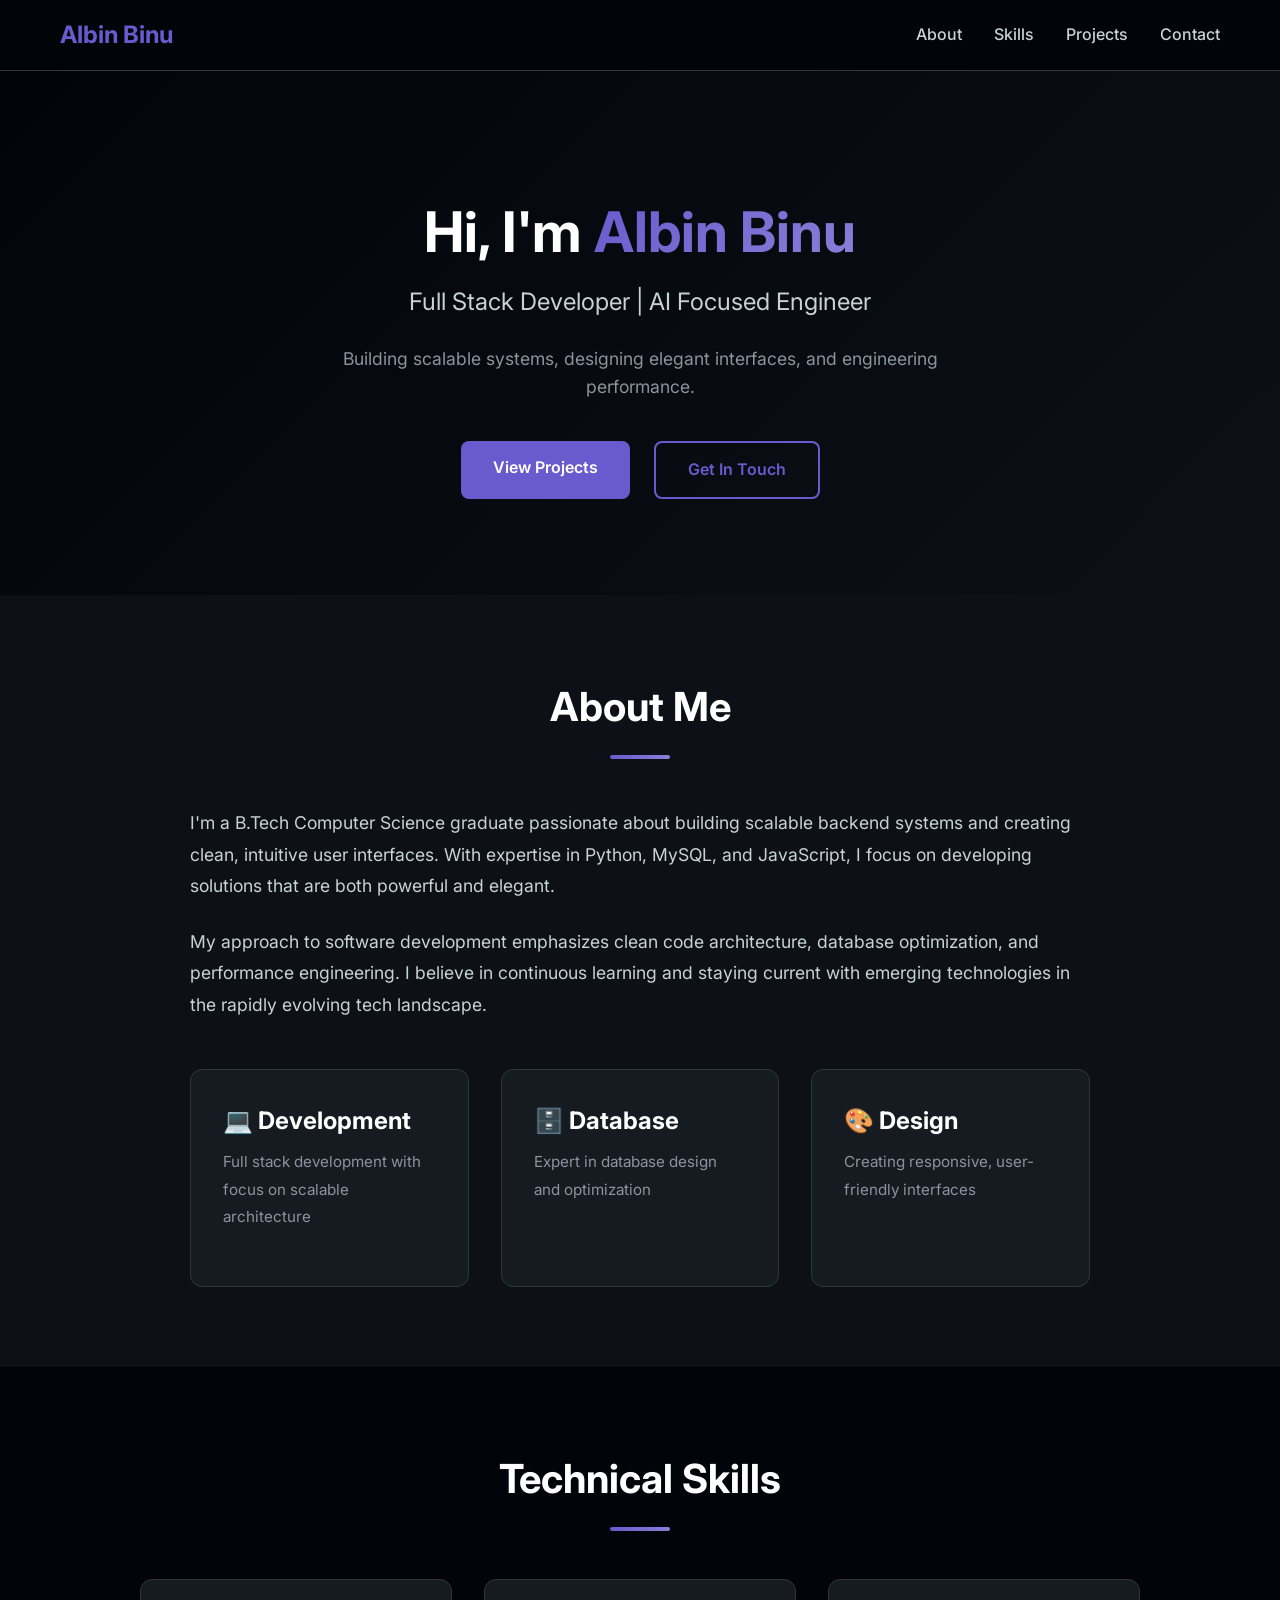
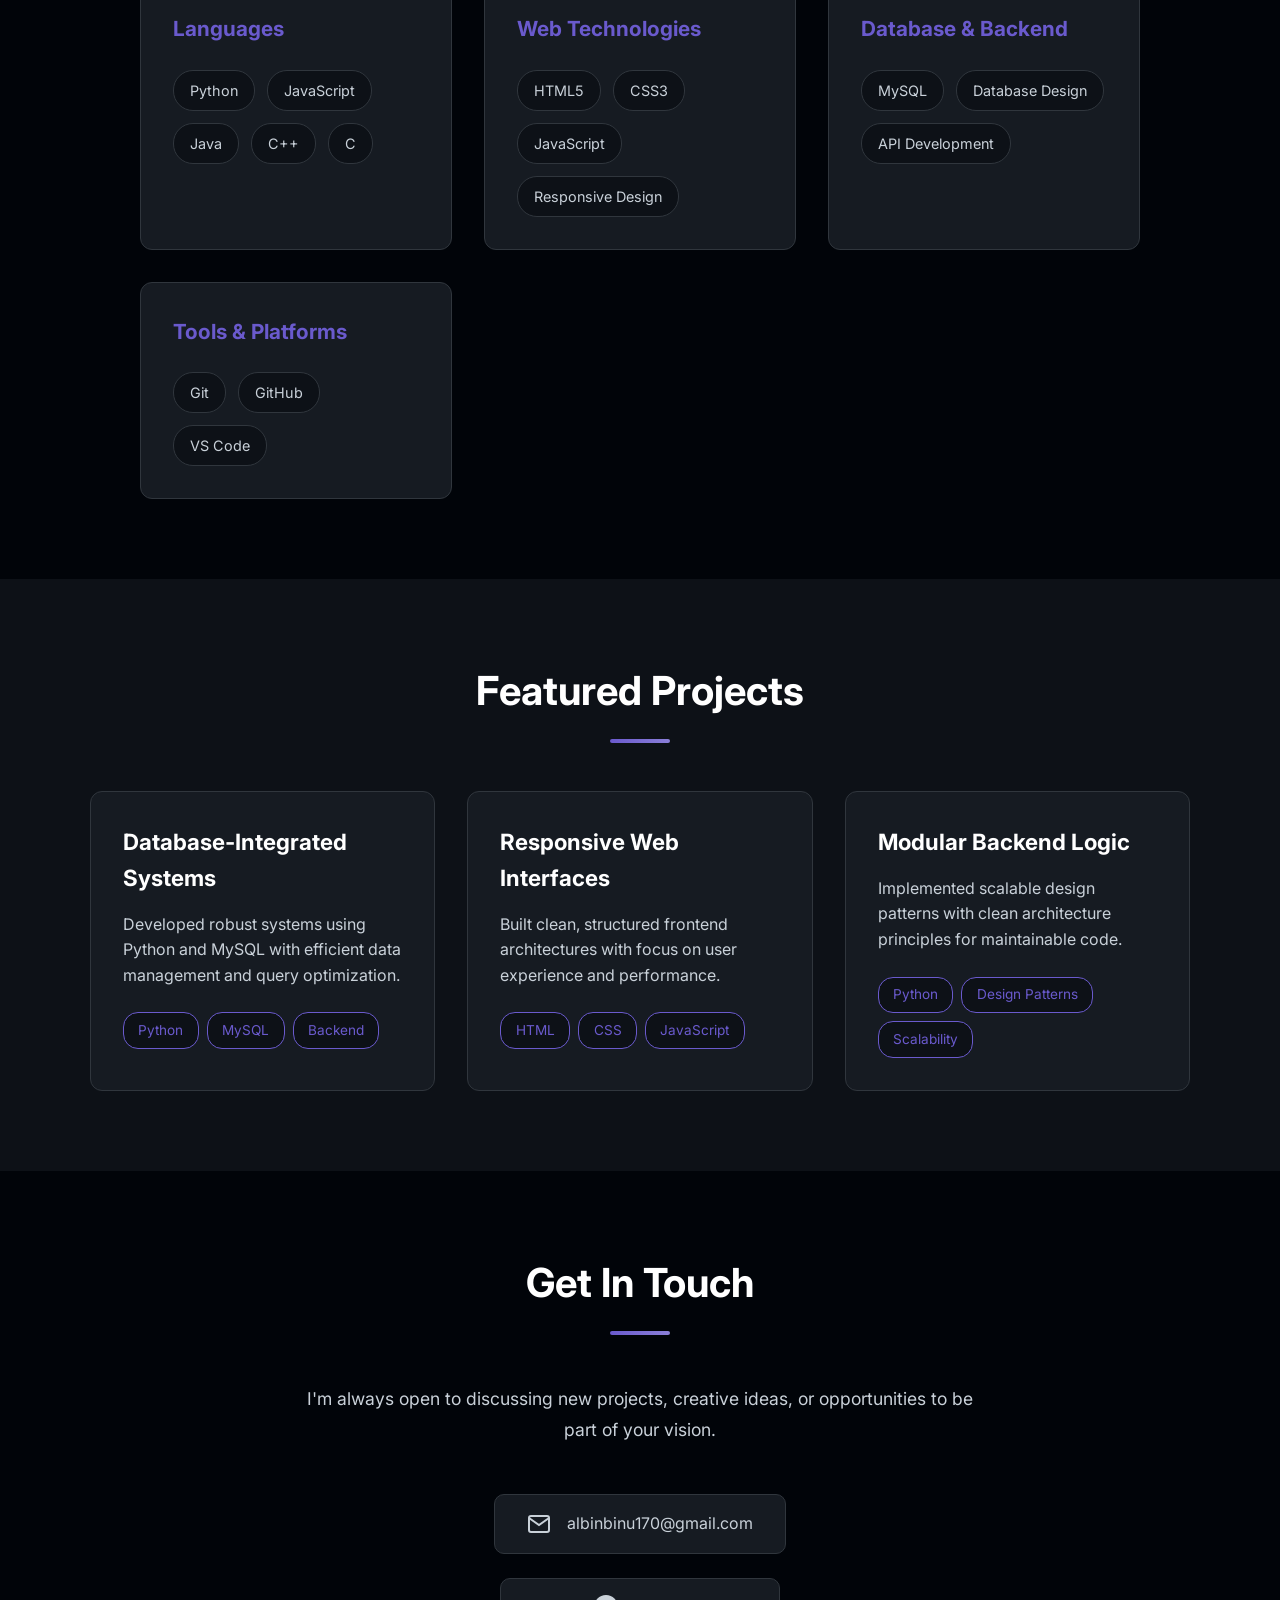
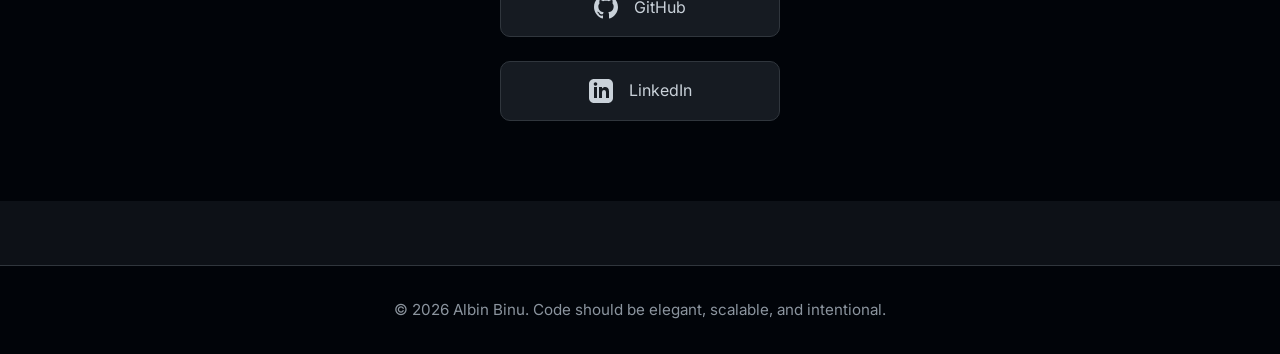
==== index.html @ bbea34a0 "Add portfolio website with index.html and style.css Co-authored-by: albin170 <231860522+albin170@use" ====
<!DOCTYPE html>
<html lang="en">
<head>
    <meta charset="UTF-8">
    <meta name="viewport" content="width=device-width, initial-scale=1.0">
    <meta name="description" content="Albin Binu - Full Stack Developer | AI Focused Engineer">
    <meta name="author" content="Albin Binu">
    <title>Albin Binu - Portfolio</title>
    <link rel="stylesheet" href="style.css">
    <link rel="preconnect" href="https://fonts.googleapis.com">
    <link rel="preconnect" href="https://fonts.gstatic.com" crossorigin>
    <link href="https://fonts.googleapis.com/css2?family=Inter:wght@300;400;600;700&display=swap" rel="stylesheet">
</head>
<body>
    <!-- Navigation -->
    <nav class="navbar">
        <div class="container">
            <div class="nav-brand">Albin Binu</div>
            <ul class="nav-menu">
                <li><a href="#about">About</a></li>
                <li><a href="#skills">Skills</a></li>
                <li><a href="#projects">Projects</a></li>
                <li><a href="#contact">Contact</a></li>
            </ul>
        </div>
    </nav>

    <!-- Hero Section -->
    <section class="hero">
        <div class="container">
            <div class="hero-content">
                <h1 class="hero-title">Hi, I'm <span class="highlight">Albin Binu</span></h1>
                <h2 class="hero-subtitle">Full Stack Developer | AI Focused Engineer</h2>
                <p class="hero-description">
                    Building scalable systems, designing elegant interfaces, and engineering performance.
                </p>
                <div class="hero-buttons">
                    <a href="#projects" class="btn btn-primary">View Projects</a>
                    <a href="#contact" class="btn btn-secondary">Get In Touch</a>
                </div>
            </div>
        </div>
    </section>

    <!-- About Section -->
    <section id="about" class="section">
        <div class="container">
            <h2 class="section-title">About Me</h2>
            <div class="about-content">
                <div class="about-text">
                    <p>
                        I'm a B.Tech Computer Science graduate passionate about building scalable backend systems 
                        and creating clean, intuitive user interfaces. With expertise in Python, MySQL, and JavaScript, 
                        I focus on developing solutions that are both powerful and elegant.
                    </p>
                    <p>
                        My approach to software development emphasizes clean code architecture, database optimization, 
                        and performance engineering. I believe in continuous learning and staying current with 
                        emerging technologies in the rapidly evolving tech landscape.
                    </p>
                    <div class="about-highlights">
                        <div class="highlight-item">
                            <h3>💻 Development</h3>
                            <p>Full stack development with focus on scalable architecture</p>
                        </div>
                        <div class="highlight-item">
                            <h3>🗄️ Database</h3>
                            <p>Expert in database design and optimization</p>
                        </div>
                        <div class="highlight-item">
                            <h3>🎨 Design</h3>
                            <p>Creating responsive, user-friendly interfaces</p>
                        </div>
                    </div>
                </div>
            </div>
        </div>
    </section>

    <!-- Skills Section -->
    <section id="skills" class="section section-dark">
        <div class="container">
            <h2 class="section-title">Technical Skills</h2>
            <div class="skills-grid">
                <div class="skill-category">
                    <h3>Languages</h3>
                    <div class="skill-tags">
                        <span class="skill-tag">Python</span>
                        <span class="skill-tag">JavaScript</span>
                        <span class="skill-tag">Java</span>
                        <span class="skill-tag">C++</span>
                        <span class="skill-tag">C</span>
                    </div>
                </div>
                <div class="skill-category">
                    <h3>Web Technologies</h3>
                    <div class="skill-tags">
                        <span class="skill-tag">HTML5</span>
                        <span class="skill-tag">CSS3</span>
                        <span class="skill-tag">JavaScript</span>
                        <span class="skill-tag">Responsive Design</span>
                    </div>
                </div>
                <div class="skill-category">
                    <h3>Database & Backend</h3>
                    <div class="skill-tags">
                        <span class="skill-tag">MySQL</span>
                        <span class="skill-tag">Database Design</span>
                        <span class="skill-tag">API Development</span>
                    </div>
                </div>
                <div class="skill-category">
                    <h3>Tools & Platforms</h3>
                    <div class="skill-tags">
                        <span class="skill-tag">Git</span>
                        <span class="skill-tag">GitHub</span>
                        <span class="skill-tag">VS Code</span>
                    </div>
                </div>
            </div>
        </div>
    </section>

    <!-- Projects Section -->
    <section id="projects" class="section">
        <div class="container">
            <h2 class="section-title">Featured Projects</h2>
            <div class="projects-grid">
                <div class="project-card">
                    <div class="project-content">
                        <h3>Database-Integrated Systems</h3>
                        <p>Developed robust systems using Python and MySQL with efficient data management and query optimization.</p>
                        <div class="project-tags">
                            <span class="tag">Python</span>
                            <span class="tag">MySQL</span>
                            <span class="tag">Backend</span>
                        </div>
                    </div>
                </div>
                <div class="project-card">
                    <div class="project-content">
                        <h3>Responsive Web Interfaces</h3>
                        <p>Built clean, structured frontend architectures with focus on user experience and performance.</p>
                        <div class="project-tags">
                            <span class="tag">HTML</span>
                            <span class="tag">CSS</span>
                            <span class="tag">JavaScript</span>
                        </div>
                    </div>
                </div>
                <div class="project-card">
                    <div class="project-content">
                        <h3>Modular Backend Logic</h3>
                        <p>Implemented scalable design patterns with clean architecture principles for maintainable code.</p>
                        <div class="project-tags">
                            <span class="tag">Python</span>
                            <span class="tag">Design Patterns</span>
                            <span class="tag">Scalability</span>
                        </div>
                    </div>
                </div>
            </div>
        </div>
    </section>

    <!-- Contact Section -->
    <section id="contact" class="section section-dark">
        <div class="container">
            <h2 class="section-title">Get In Touch</h2>
            <div class="contact-content">
                <p class="contact-description">
                    I'm always open to discussing new projects, creative ideas, or opportunities to be part of your vision.
                </p>
                <div class="contact-links">
                    <a href="mailto:albinbinu170@gmail.com" class="contact-link">
                        <svg width="24" height="24" viewBox="0 0 24 24" fill="none" stroke="currentColor" stroke-width="2">
                            <path d="M4 4h16c1.1 0 2 .9 2 2v12c0 1.1-.9 2-2 2H4c-1.1 0-2-.9-2-2V6c0-1.1.9-2 2-2z"/>
                            <polyline points="22,6 12,13 2,6"/>
                        </svg>
                        <span>albinbinu170@gmail.com</span>
                    </a>
                    <a href="https://github.com/albin170" class="contact-link" target="_blank">
                        <svg width="24" height="24" viewBox="0 0 24 24" fill="currentColor">
                            <path d="M12 0c-6.626 0-12 5.373-12 12 0 5.302 3.438 9.8 8.207 11.387.599.111.793-.261.793-.577v-2.234c-3.338.726-4.033-1.416-4.033-1.416-.546-1.387-1.333-1.756-1.333-1.756-1.089-.745.083-.729.083-.729 1.205.084 1.839 1.237 1.839 1.237 1.07 1.834 2.807 1.304 3.492.997.107-.775.418-1.305.762-1.604-2.665-.305-5.467-1.334-5.467-5.931 0-1.311.469-2.381 1.236-3.221-.124-.303-.535-1.524.117-3.176 0 0 1.008-.322 3.301 1.23.957-.266 1.983-.399 3.003-.404 1.02.005 2.047.138 3.006.404 2.291-1.552 3.297-1.23 3.297-1.23.653 1.653.242 2.874.118 3.176.77.84 1.235 1.911 1.235 3.221 0 4.609-2.807 5.624-5.479 5.921.43.372.823 1.102.823 2.222v3.293c0 .319.192.694.801.576 4.765-1.589 8.199-6.086 8.199-11.386 0-6.627-5.373-12-12-12z"/>
                        </svg>
                        <span>GitHub</span>
                    </a>
                    <a href="https://linkedin.com/in/albin-binu" class="contact-link" target="_blank">
                        <svg width="24" height="24" viewBox="0 0 24 24" fill="currentColor">
                            <path d="M19 0h-14c-2.761 0-5 2.239-5 5v14c0 2.761 2.239 5 5 5h14c2.762 0 5-2.239 5-5v-14c0-2.761-2.238-5-5-5zm-11 19h-3v-11h3v11zm-1.5-12.268c-.966 0-1.75-.79-1.75-1.764s.784-1.764 1.75-1.764 1.75.79 1.75 1.764-.783 1.764-1.75 1.764zm13.5 12.268h-3v-5.604c0-3.368-4-3.113-4 0v5.604h-3v-11h3v1.765c1.396-2.586 7-2.777 7 2.476v6.759z"/>
                        </svg>
                        <span>LinkedIn</span>
                    </a>
                </div>
            </div>
        </div>
    </section>

    <!-- Footer -->
    <footer class="footer">
        <div class="container">
            <p>&copy; 2026 Albin Binu. Code should be elegant, scalable, and intentional.</p>
        </div>
    </footer>
</body>
</html>
---- style.css ----
/* ==================== GLOBAL STYLES ==================== */
* {
    margin: 0;
    padding: 0;
    box-sizing: border-box;
}

:root {
    --primary-color: #6A5ACD;
    --secondary-color: #8A7FD8;
    --dark-bg: #0d1117;
    --darker-bg: #010409;
    --light-bg: #161b22;
    --text-primary: #ffffff;
    --text-secondary: #c9d1d9;
    --text-muted: #8b949e;
    --border-color: #30363d;
    --hover-bg: #1f2937;
}

html {
    scroll-behavior: smooth;
}

body {
    font-family: 'Inter', -apple-system, BlinkMacSystemFont, 'Segoe UI', Roboto, Oxygen, Ubuntu, Cantarell, sans-serif;
    background-color: var(--dark-bg);
    color: var(--text-primary);
    line-height: 1.6;
    overflow-x: hidden;
}

.container {
    max-width: 1200px;
    margin: 0 auto;
    padding: 0 20px;
}

/* ==================== NAVIGATION ==================== */
.navbar {
    background-color: var(--darker-bg);
    padding: 1rem 0;
    position: sticky;
    top: 0;
    z-index: 1000;
    border-bottom: 1px solid var(--border-color);
    backdrop-filter: blur(10px);
}

.navbar .container {
    display: flex;
    justify-content: space-between;
    align-items: center;
}

.nav-brand {
    font-size: 1.5rem;
    font-weight: 700;
    color: var(--primary-color);
}

.nav-menu {
    display: flex;
    list-style: none;
    gap: 2rem;
}

.nav-menu a {
    color: var(--text-secondary);
    text-decoration: none;
    font-weight: 500;
    transition: color 0.3s ease;
}

.nav-menu a:hover {
    color: var(--primary-color);
}

/* ==================== HERO SECTION ==================== */
.hero {
    padding: 8rem 0 6rem;
    text-align: center;
    background: linear-gradient(135deg, var(--darker-bg) 0%, var(--dark-bg) 100%);
}

.hero-content {
    max-width: 800px;
    margin: 0 auto;
}

.hero-title {
    font-size: 3.5rem;
    font-weight: 700;
    margin-bottom: 1rem;
    line-height: 1.2;
}

.highlight {
    color: var(--primary-color);
    background: linear-gradient(135deg, var(--primary-color), var(--secondary-color));
    -webkit-background-clip: text;
    -webkit-text-fill-color: transparent;
    background-clip: text;
}

.hero-subtitle {
    font-size: 1.5rem;
    color: var(--text-secondary);
    margin-bottom: 1.5rem;
    font-weight: 400;
}

.hero-description {
    font-size: 1.1rem;
    color: var(--text-muted);
    margin-bottom: 2.5rem;
    max-width: 600px;
    margin-left: auto;
    margin-right: auto;
}

.hero-buttons {
    display: flex;
    gap: 1.5rem;
    justify-content: center;
    flex-wrap: wrap;
}

.btn {
    padding: 0.875rem 2rem;
    border-radius: 8px;
    text-decoration: none;
    font-weight: 600;
    transition: all 0.3s ease;
    display: inline-block;
    font-size: 1rem;
}

.btn-primary {
    background-color: var(--primary-color);
    color: white;
}

.btn-primary:hover {
    background-color: var(--secondary-color);
    transform: translateY(-2px);
    box-shadow: 0 10px 20px rgba(106, 90, 205, 0.3);
}

.btn-secondary {
    background-color: transparent;
    color: var(--primary-color);
    border: 2px solid var(--primary-color);
}

.btn-secondary:hover {
    background-color: var(--primary-color);
    color: white;
    transform: translateY(-2px);
}

/* ==================== SECTIONS ==================== */
.section {
    padding: 5rem 0;
}

.section-dark {
    background-color: var(--darker-bg);
}

.section-title {
    font-size: 2.5rem;
    text-align: center;
    margin-bottom: 3rem;
    font-weight: 700;
    position: relative;
}

.section-title::after {
    content: '';
    display: block;
    width: 60px;
    height: 4px;
    background: linear-gradient(90deg, var(--primary-color), var(--secondary-color));
    margin: 1rem auto 0;
    border-radius: 2px;
}

/* ==================== ABOUT SECTION ==================== */
.about-content {
    max-width: 900px;
    margin: 0 auto;
}

.about-text p {
    font-size: 1.1rem;
    color: var(--text-secondary);
    margin-bottom: 1.5rem;
    line-height: 1.8;
}

.about-highlights {
    display: grid;
    grid-template-columns: repeat(auto-fit, minmax(250px, 1fr));
    gap: 2rem;
    margin-top: 3rem;
}

.highlight-item {
    background-color: var(--light-bg);
    padding: 2rem;
    border-radius: 12px;
    border: 1px solid var(--border-color);
    transition: all 0.3s ease;
}

.highlight-item:hover {
    transform: translateY(-5px);
    border-color: var(--primary-color);
    box-shadow: 0 10px 30px rgba(106, 90, 205, 0.2);
}

.highlight-item h3 {
    font-size: 1.5rem;
    margin-bottom: 0.5rem;
    color: var(--text-primary);
}

.highlight-item p {
    color: var(--text-muted);
    font-size: 0.95rem;
}

/* ==================== SKILLS SECTION ==================== */
.skills-grid {
    display: grid;
    grid-template-columns: repeat(auto-fit, minmax(280px, 1fr));
    gap: 2rem;
    max-width: 1000px;
    margin: 0 auto;
}

.skill-category {
    background-color: var(--light-bg);
    padding: 2rem;
    border-radius: 12px;
    border: 1px solid var(--border-color);
}

.skill-category h3 {
    font-size: 1.3rem;
    margin-bottom: 1.5rem;
    color: var(--primary-color);
}

.skill-tags {
    display: flex;
    flex-wrap: wrap;
    gap: 0.75rem;
}

.skill-tag {
    background-color: var(--dark-bg);
    color: var(--text-secondary);
    padding: 0.5rem 1rem;
    border-radius: 20px;
    font-size: 0.9rem;
    border: 1px solid var(--border-color);
    transition: all 0.3s ease;
}

.skill-tag:hover {
    background-color: var(--primary-color);
    color: white;
    border-color: var(--primary-color);
    transform: translateY(-2px);
}

/* ==================== PROJECTS SECTION ==================== */
.projects-grid {
    display: grid;
    grid-template-columns: repeat(auto-fit, minmax(320px, 1fr));
    gap: 2rem;
    max-width: 1100px;
    margin: 0 auto;
}

.project-card {
    background-color: var(--light-bg);
    border-radius: 12px;
    border: 1px solid var(--border-color);
    overflow: hidden;
    transition: all 0.3s ease;
}

.project-card:hover {
    transform: translateY(-8px);
    box-shadow: 0 15px 40px rgba(106, 90, 205, 0.2);
    border-color: var(--primary-color);
}

.project-content {
    padding: 2rem;
}

.project-content h3 {
    font-size: 1.4rem;
    margin-bottom: 1rem;
    color: var(--text-primary);
}

.project-content p {
    color: var(--text-secondary);
    margin-bottom: 1.5rem;
    line-height: 1.6;
}

.project-tags {
    display: flex;
    flex-wrap: wrap;
    gap: 0.5rem;
}

.tag {
    background-color: var(--dark-bg);
    color: var(--primary-color);
    padding: 0.4rem 0.9rem;
    border-radius: 15px;
    font-size: 0.85rem;
    border: 1px solid var(--primary-color);
}

/* ==================== CONTACT SECTION ==================== */
.contact-content {
    max-width: 700px;
    margin: 0 auto;
    text-align: center;
}

.contact-description {
    font-size: 1.1rem;
    color: var(--text-secondary);
    margin-bottom: 3rem;
    line-height: 1.8;
}

.contact-links {
    display: flex;
    flex-direction: column;
    gap: 1.5rem;
    align-items: center;
}

.contact-link {
    display: flex;
    align-items: center;
    gap: 1rem;
    padding: 1rem 2rem;
    background-color: var(--light-bg);
    border-radius: 10px;
    border: 1px solid var(--border-color);
    text-decoration: none;
    color: var(--text-secondary);
    transition: all 0.3s ease;
    min-width: 280px;
    justify-content: center;
}

.contact-link:hover {
    background-color: var(--hover-bg);
    border-color: var(--primary-color);
    color: var(--primary-color);
    transform: translateX(5px);
}

.contact-link svg {
    width: 24px;
    height: 24px;
}

/* ==================== FOOTER ==================== */
.footer {
    background-color: var(--darker-bg);
    padding: 2rem 0;
    text-align: center;
    border-top: 1px solid var(--border-color);
    margin-top: 4rem;
}

.footer p {
    color: var(--text-muted);
    font-size: 0.95rem;
}

/* ==================== RESPONSIVE DESIGN ==================== */
@media (max-width: 768px) {
    .hero-title {
        font-size: 2.5rem;
    }

    .hero-subtitle {
        font-size: 1.2rem;
    }

    .section-title {
        font-size: 2rem;
    }

    .nav-menu {
        gap: 1rem;
    }

    .hero-buttons {
        flex-direction: column;
        align-items: center;
    }

    .btn {
        width: 100%;
        max-width: 250px;
    }

    .about-highlights {
        grid-template-columns: 1fr;
    }

    .skills-grid {
        grid-template-columns: 1fr;
    }

    .projects-grid {
        grid-template-columns: 1fr;
    }
}

@media (max-width: 480px) {
    .hero {
        padding: 4rem 0 3rem;
    }

    .hero-title {
        font-size: 2rem;
    }

    .section {
        padding: 3rem 0;
    }

    .nav-menu {
        font-size: 0.9rem;
    }
}
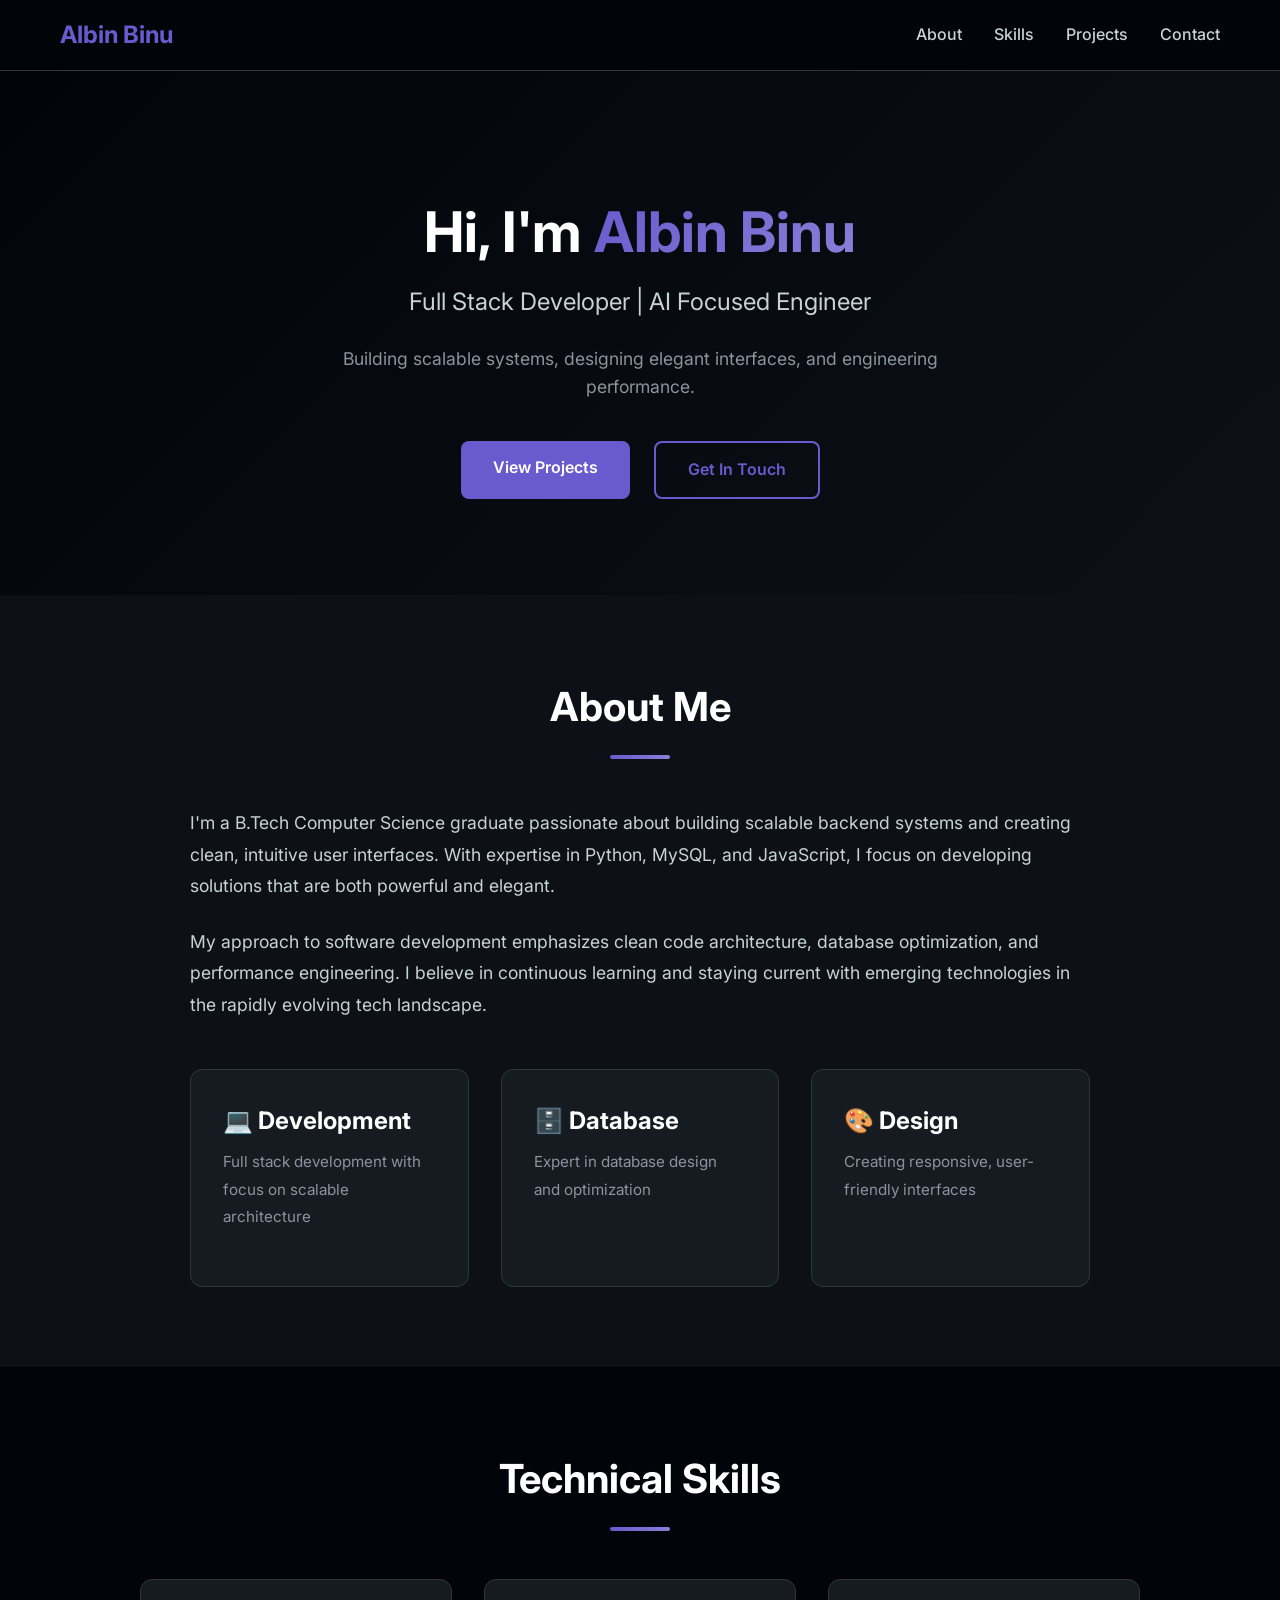
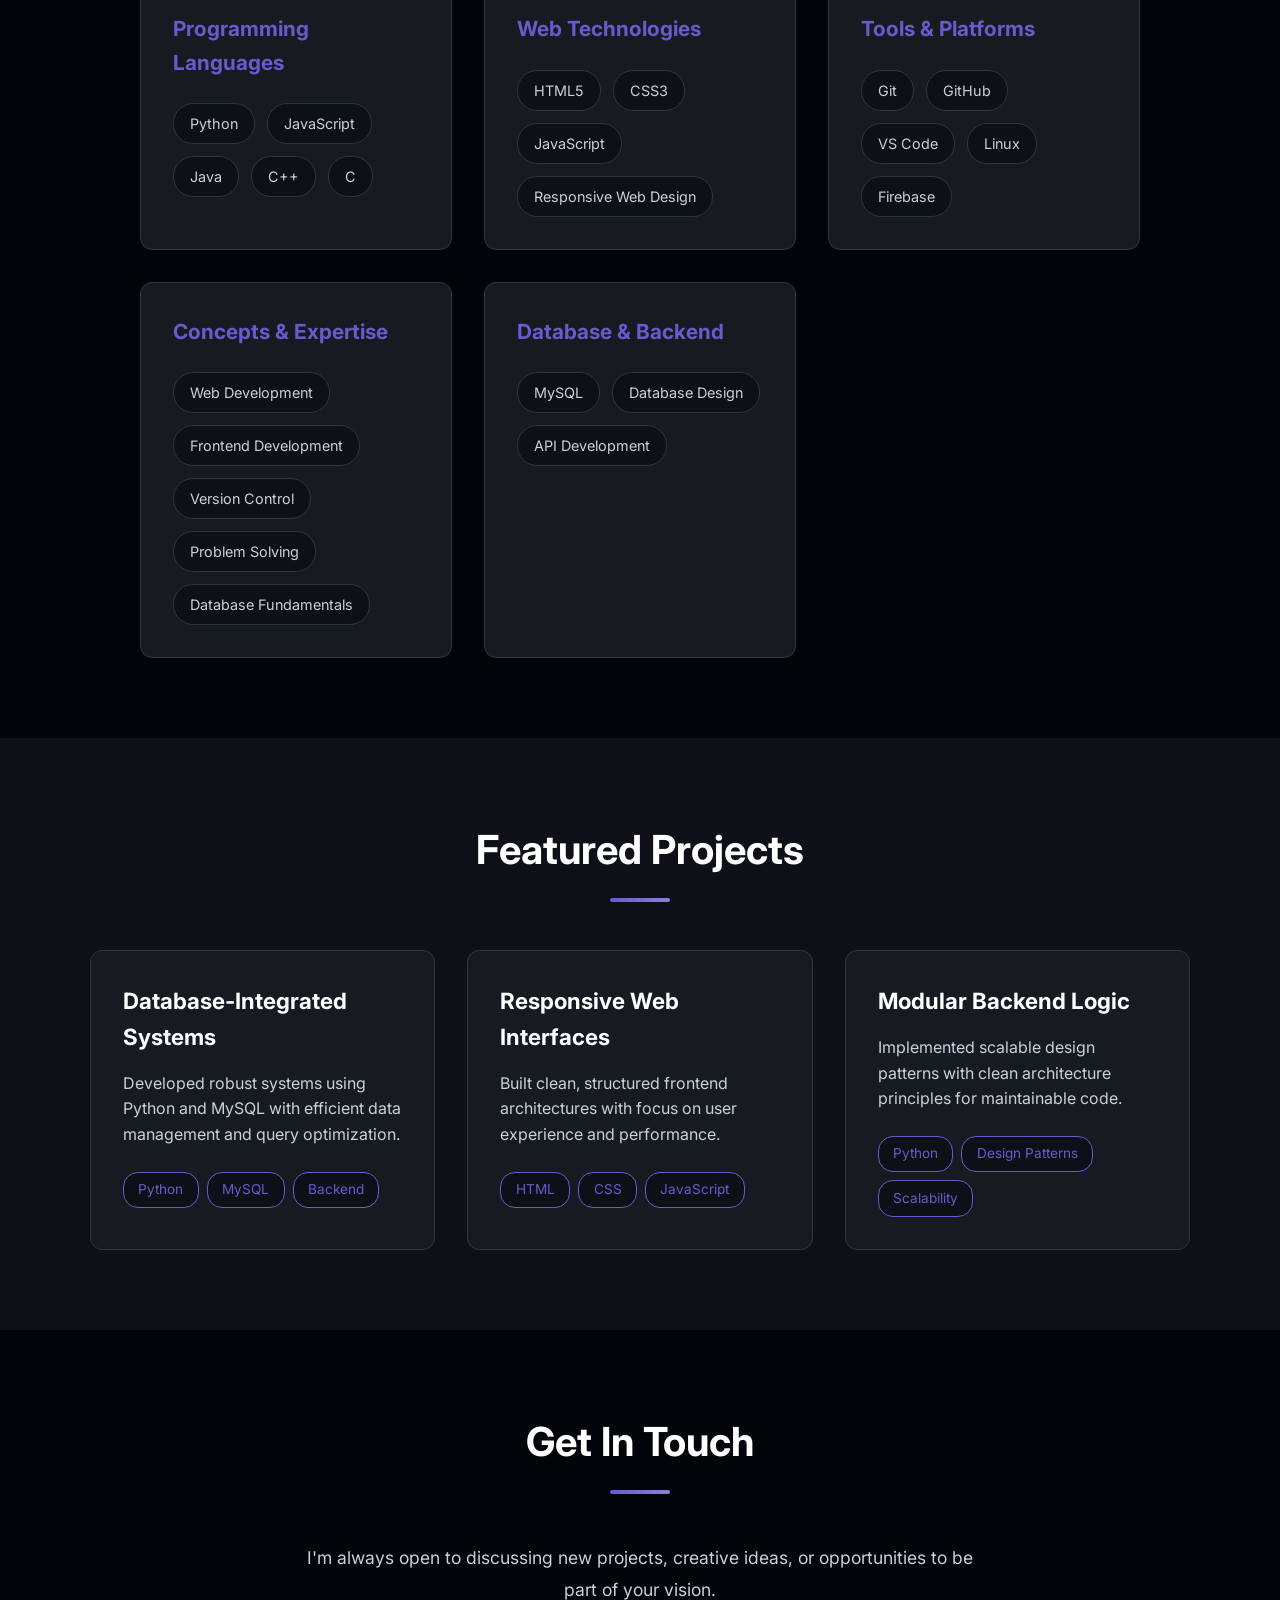
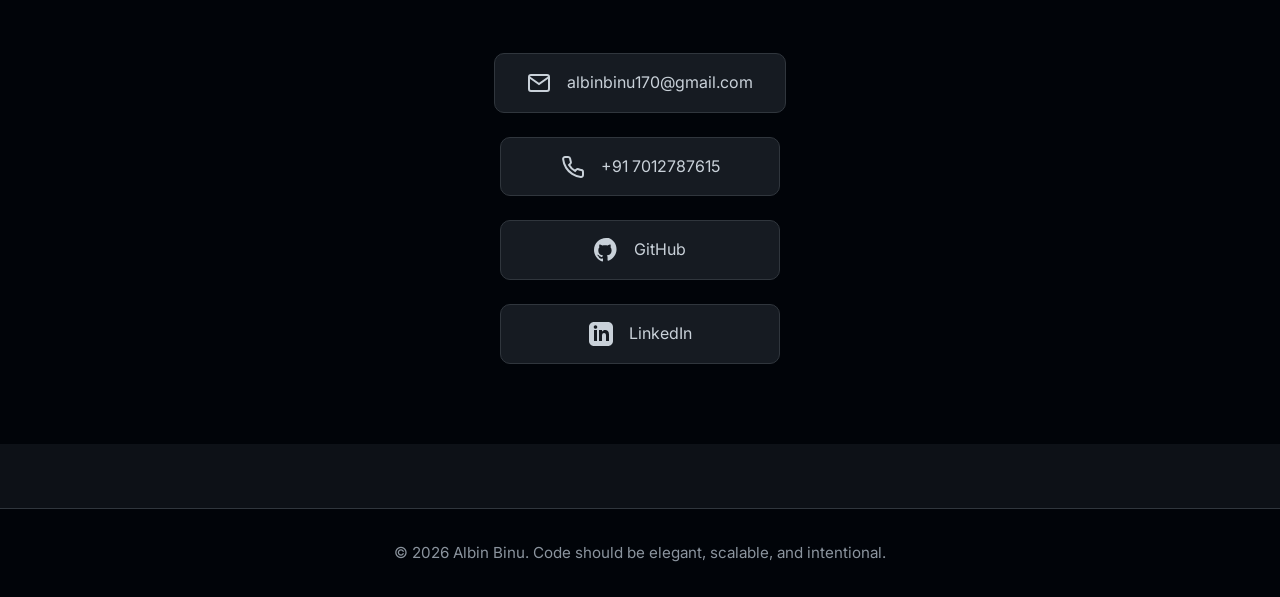
==== commit f413b812: "Update portfolio: Add expanded skills and phone contact" ====
--- a/index.html
+++ b/index.html
@@ -83,7 +83,7 @@
             <h2 class="section-title">Technical Skills</h2>
             <div class="skills-grid">
                 <div class="skill-category">
-                    <h3>Languages</h3>
+                    <h3>Programming Languages</h3>
                     <div class="skill-tags">
                         <span class="skill-tag">Python</span>
                         <span class="skill-tag">JavaScript</span>
@@ -98,7 +98,27 @@
                         <span class="skill-tag">HTML5</span>
                         <span class="skill-tag">CSS3</span>
                         <span class="skill-tag">JavaScript</span>
-                        <span class="skill-tag">Responsive Design</span>
+                        <span class="skill-tag">Responsive Web Design</span>
+                    </div>
+                </div>
+                <div class="skill-category">
+                    <h3>Tools & Platforms</h3>
+                    <div class="skill-tags">
+                        <span class="skill-tag">Git</span>
+                        <span class="skill-tag">GitHub</span>
+                        <span class="skill-tag">VS Code</span>
+                        <span class="skill-tag">Linux</span>
+                        <span class="skill-tag">Firebase</span>
+                    </div>
+                </div>
+                <div class="skill-category">
+                    <h3>Concepts & Expertise</h3>
+                    <div class="skill-tags">
+                        <span class="skill-tag">Web Development</span>
+                        <span class="skill-tag">Frontend Development</span>
+                        <span class="skill-tag">Version Control</span>
+                        <span class="skill-tag">Problem Solving</span>
+                        <span class="skill-tag">Database Fundamentals</span>
                     </div>
                 </div>
                 <div class="skill-category">
@@ -107,14 +127,6 @@
                         <span class="skill-tag">MySQL</span>
                         <span class="skill-tag">Database Design</span>
                         <span class="skill-tag">API Development</span>
-                    </div>
-                </div>
-                <div class="skill-category">
-                    <h3>Tools & Platforms</h3>
-                    <div class="skill-tags">
-                        <span class="skill-tag">Git</span>
-                        <span class="skill-tag">GitHub</span>
-                        <span class="skill-tag">VS Code</span>
                     </div>
                 </div>
             </div>
@@ -179,9 +191,15 @@
                         </svg>
                         <span>albinbinu170@gmail.com</span>
                     </a>
+                    <a href="tel:7012787615" class="contact-link">
+                        <svg width="24" height="24" viewBox="0 0 24 24" fill="none" stroke="currentColor" stroke-width="2">
+                            <path d="M22 16.92v3a2 2 0 0 1-2.18 2 19.79 19.79 0 0 1-8.63-3.07 19.5 19.5 0 0 1-6-6 19.79 19.79 0 0 1-3.07-8.67A2 2 0 0 1 4.11 2h3a2 2 0 0 1 2 1.72 12.84 12.84 0 0 0 .7 2.81 2 2 0 0 1-.45 2.11L8.09 9.91a16 16 0 0 0 6 6l1.27-1.27a2 2 0 0 1 2.11-.45 12.84 12.84 0 0 0 2.81.7A2 2 0 0 1 22 16.92z"/>
+                        </svg>
+                        <span>+91 7012787615</span>
+                    </a>
                     <a href="https://github.com/albin170" class="contact-link" target="_blank">
                         <svg width="24" height="24" viewBox="0 0 24 24" fill="currentColor">
-                            <path d="M12 0c-6.626 0-12 5.373-12 12 0 5.302 3.438 9.8 8.207 11.387.599.111.793-.261.793-.577v-2.234c-3.338.726-4.033-1.416-4.033-1.416-.546-1.387-1.333-1.756-1.333-1.756-1.089-.745.083-.729.083-.729 1.205.084 1.839 1.237 1.839 1.237 1.07 1.834 2.807 1.304 3.492.997.107-.775.418-1.305.762-1.604-2.665-.305-5.467-1.334-5.467-5.931 0-1.311.469-2.381 1.236-3.221-.124-.303-.535-1.524.117-3.176 0 0 1.008-.322 3.301 1.23.957-.266 1.983-.399 3.003-.404 1.02.005 2.047.138 3.006.404 2.291-1.552 3.297-1.23 3.297-1.23.653 1.653.242 2.874.118 3.176.77.84 1.235 1.911 1.235 3.221 0 4.609-2.807 5.624-5.479 5.921.43.372.823 1.102.823 2.222v3.293c0 .319.192.694.801.576 4.765-1.589 8.199-6.086 8.199-11.386 0-6.627-5.373-12-12-12z"/>
+                            <path d="M12 0c-6.626 0-12 5.373-12 12 0 5.302 3.438 9.8 8.207 11.387.599.111.793-.261.793-.577v-2.234c-3.338.726-4.033-1.416-4.033-1.416-.546-1.387-1.333-1.756-1.333-1.756-.914-.623.07-.609.07-.609 1.013.07 1.635 1.041 1.635 1.041.953 1.633 2.493 1.161 3.093.885.096-.69.364-1.162.664-1.429-2.331-.267-4.782-1.165-4.782-5.165 0-1.142.406-2.077 1.072-2.809-.107-.268-.465-1.346.102-2.805 0 0 .873-.279 2.86 1.058.831-.231 1.72-.346 2.605-.35.887.004 1.777.119 2.609.352 1.985-1.336 2.857-1.057 2.857-1.057.567 1.459.209 2.537.102 2.805.666.732 1.072 1.667 1.072 2.809 0 4.008-2.454 4.895-4.795 5.155.377.324.754.957.754 1.928v2.856c0 .318.193.589.8.577 4.763-1.589 8.202-6.084 8.202-11.386 0-6.627-5.373-12-12-12z"/>
                         </svg>
                         <span>GitHub</span>
                     </a>
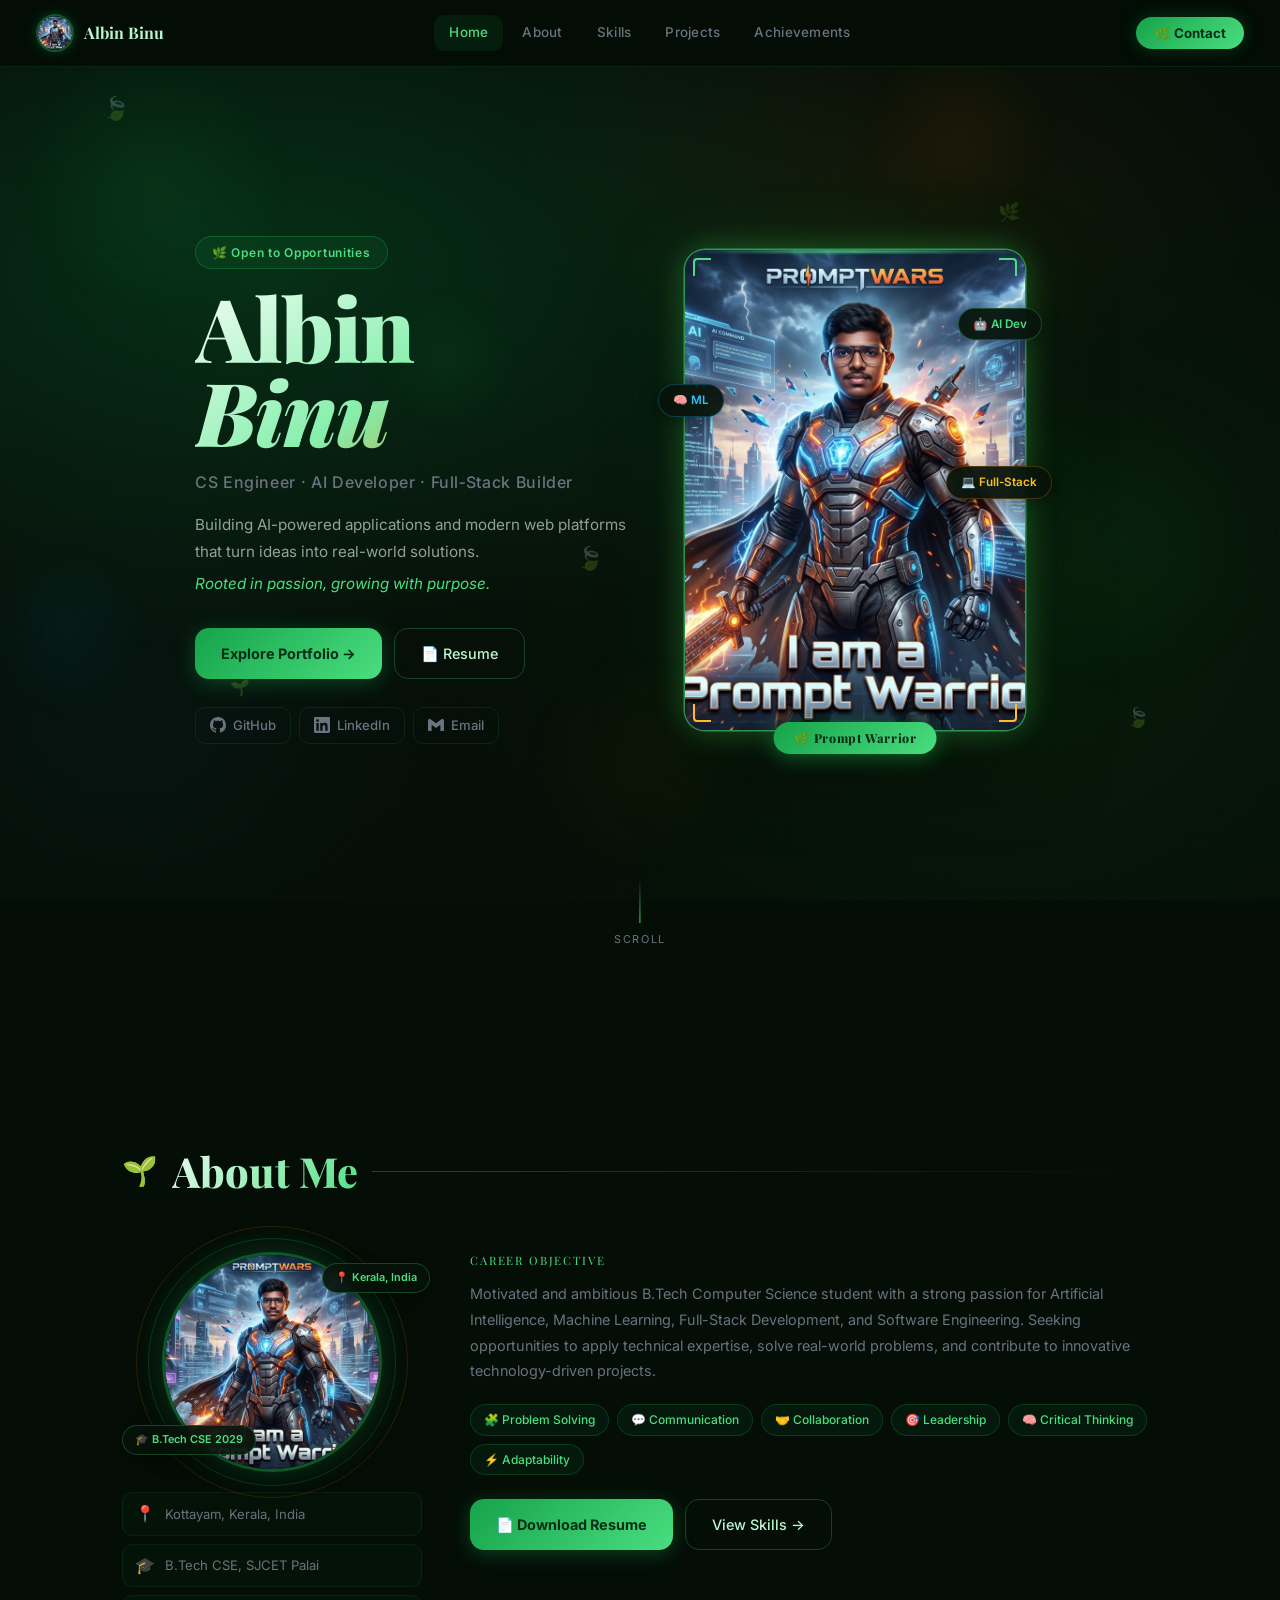
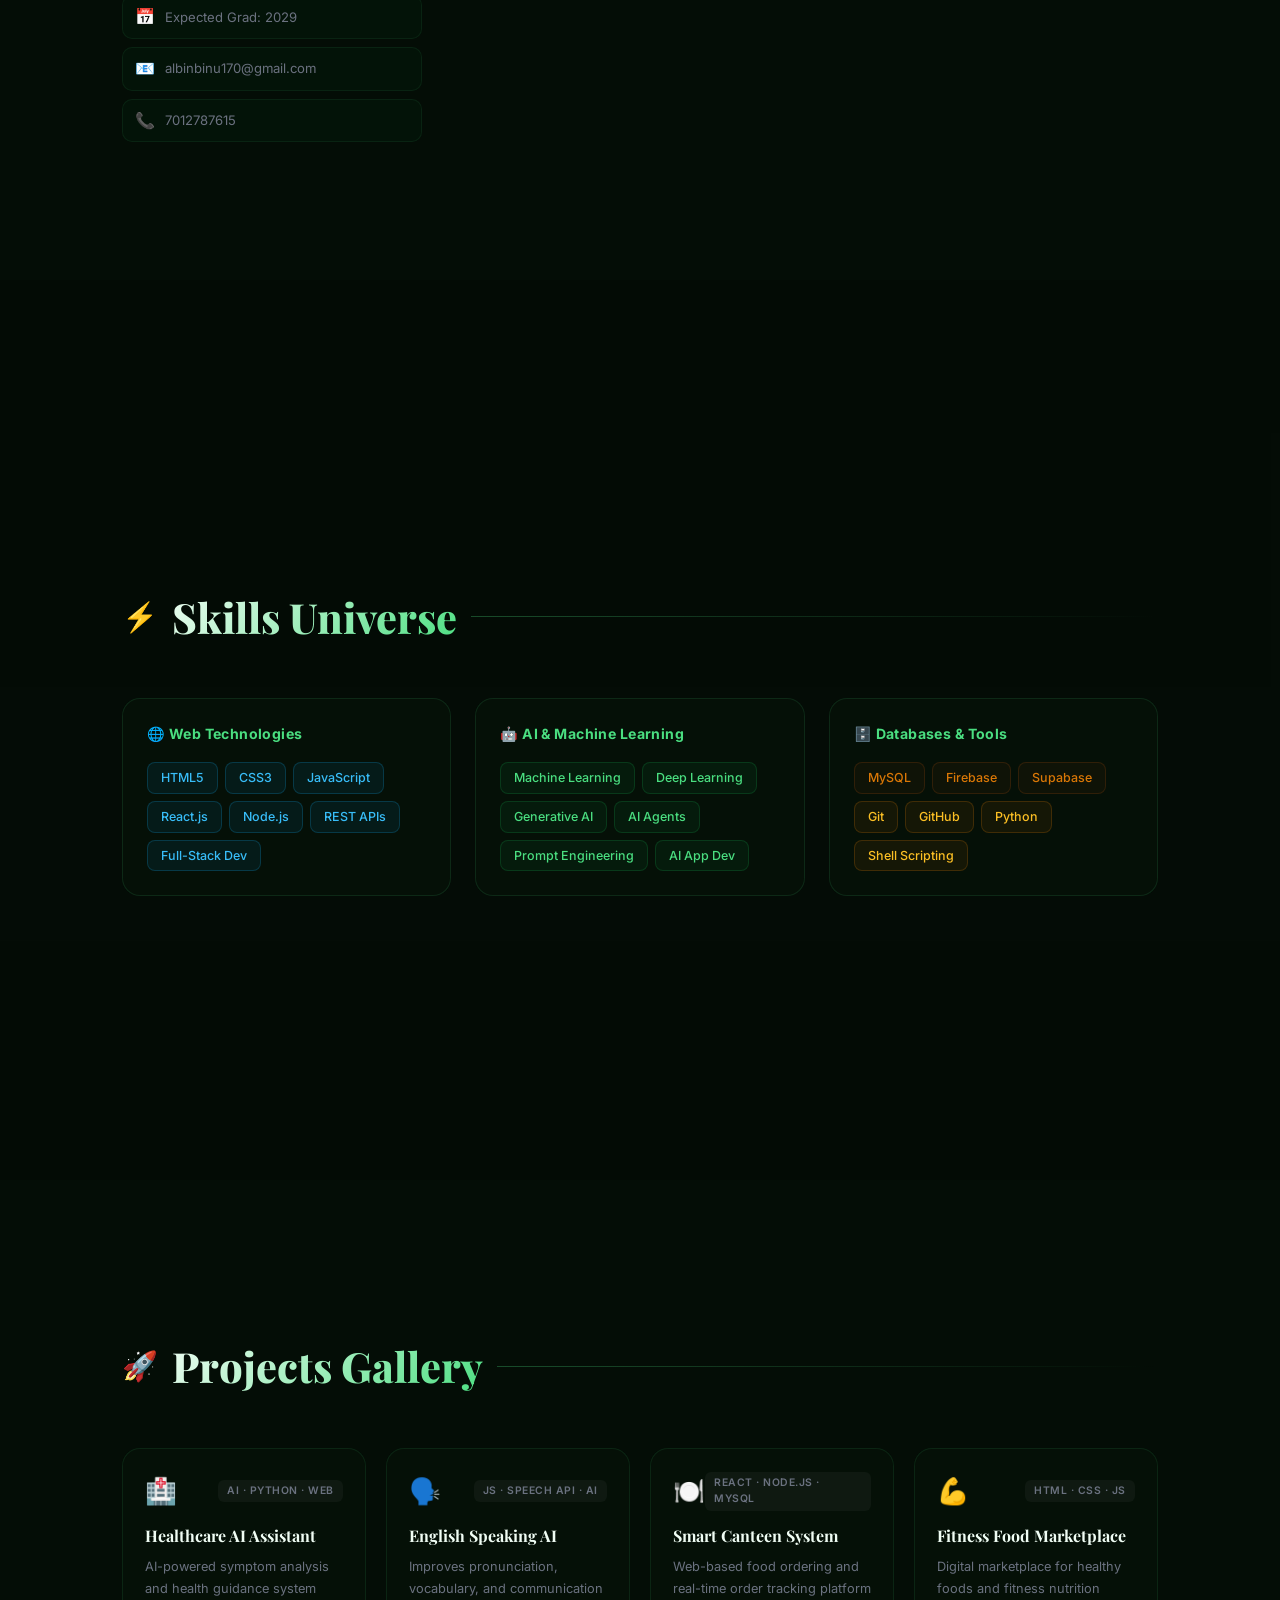
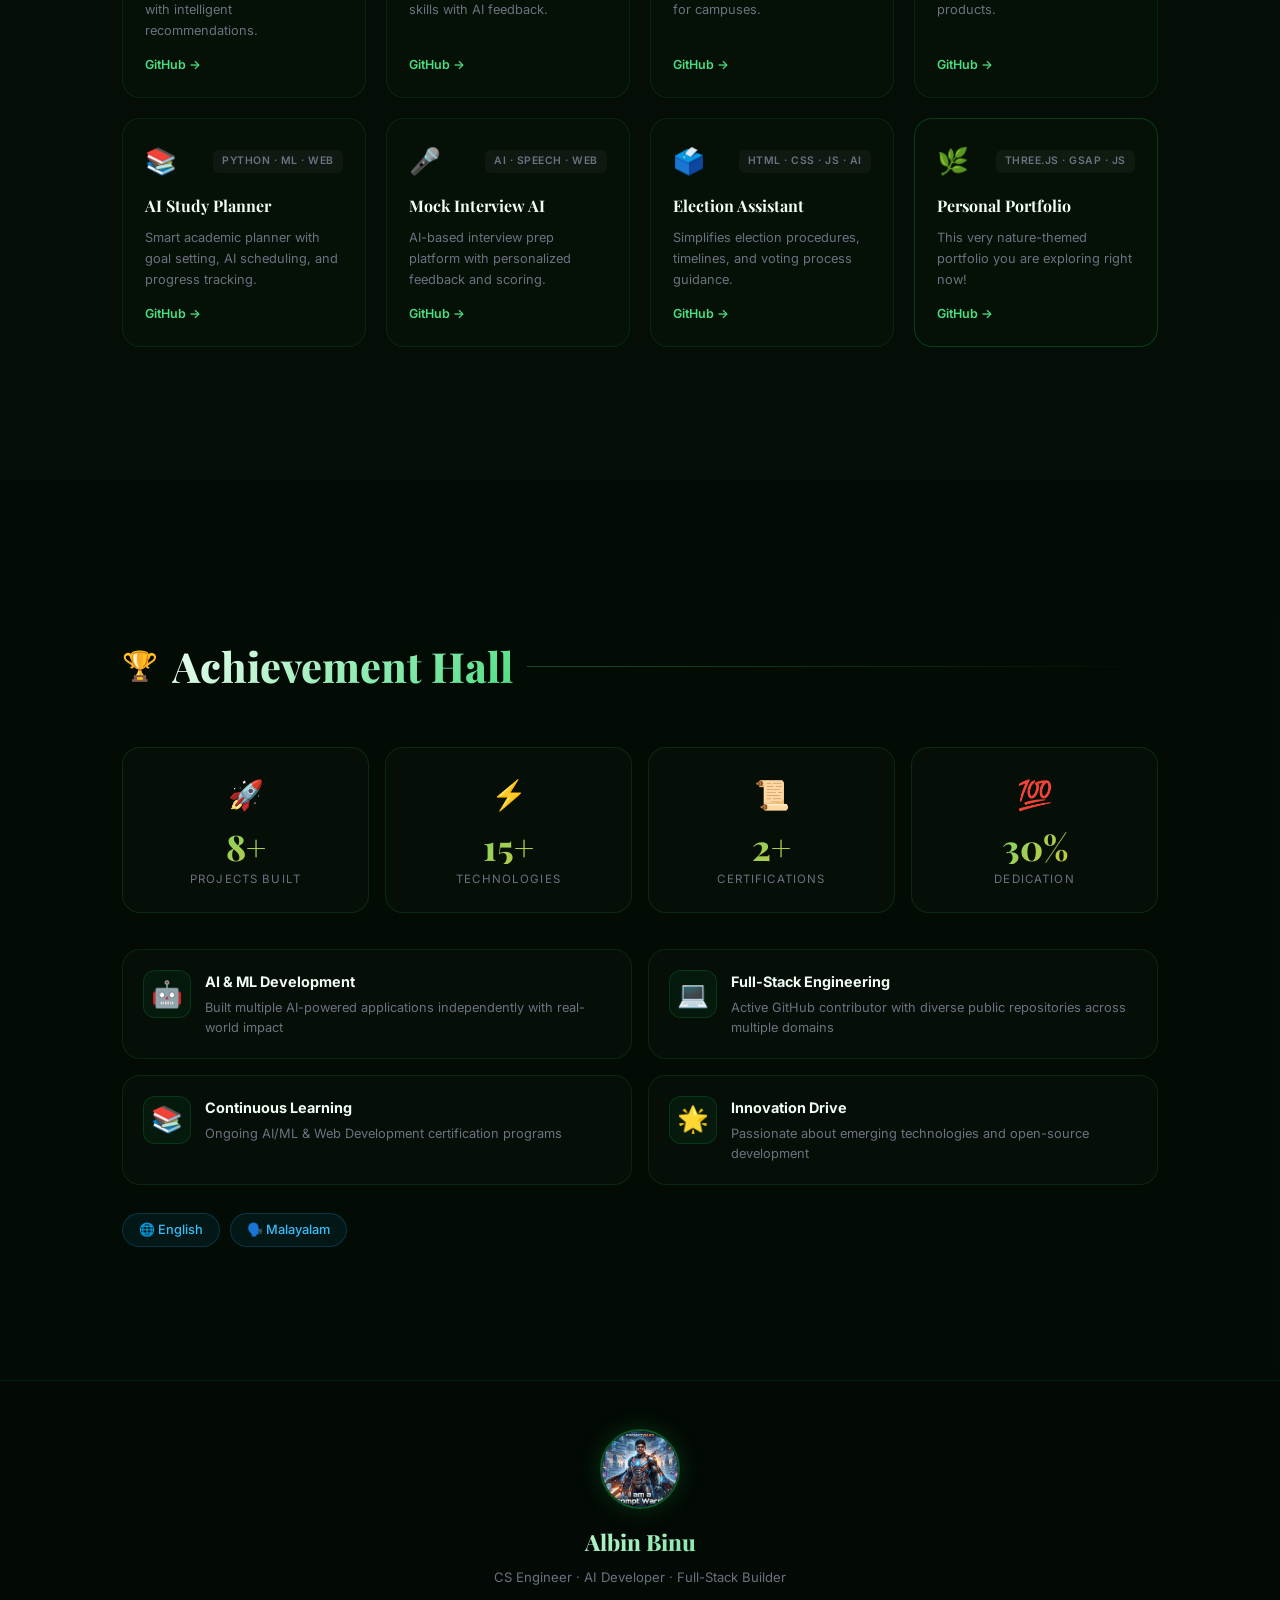
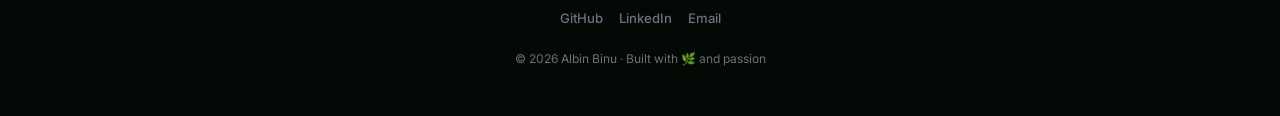
==== commit f60f75f5: "Add files via upload" ====
--- a/index.html
+++ b/index.html
@@ -1,224 +1,442 @@
 <!DOCTYPE html>
 <html lang="en">
 <head>
-    <meta charset="UTF-8">
-    <meta name="viewport" content="width=device-width, initial-scale=1.0">
-    <meta name="description" content="Albin Binu - Full Stack Developer | AI Focused Engineer">
-    <meta name="author" content="Albin Binu">
-    <title>Albin Binu - Portfolio</title>
-    <link rel="stylesheet" href="style.css">
-    <link rel="preconnect" href="https://fonts.googleapis.com">
-    <link rel="preconnect" href="https://fonts.gstatic.com" crossorigin>
-    <link href="https://fonts.googleapis.com/css2?family=Inter:wght@300;400;600;700&display=swap" rel="stylesheet">
+  <meta charset="UTF-8" />
+  <meta name="viewport" content="width=device-width, initial-scale=1.0" />
+  <meta name="description" content="Albin Binu — CS Engineer, AI Developer & Full-Stack Builder. Nature-themed portfolio." />
+  <meta name="keywords" content="Albin Binu, Portfolio, AI Developer, Full Stack, Machine Learning, React, Python" />
+  <title>Albin Binu | Portfolio</title>
+  <link rel="preconnect" href="https://fonts.googleapis.com" />
+  <link href="https://fonts.googleapis.com/css2?family=Playfair+Display:ital,wght@0,600;0,700;0,800;0,900;1,600&family=Inter:wght@300;400;500;600;700&display=swap" rel="stylesheet" />
+  <link rel="stylesheet" href="style.css" />
 </head>
 <body>
-    <!-- Navigation -->
-    <nav class="navbar">
-        <div class="container">
-            <div class="nav-brand">Albin Binu</div>
-            <ul class="nav-menu">
-                <li><a href="#about">About</a></li>
-                <li><a href="#skills">Skills</a></li>
-                <li><a href="#projects">Projects</a></li>
-                <li><a href="#contact">Contact</a></li>
-            </ul>
-        </div>
-    </nav>
-
-    <!-- Hero Section -->
-    <section class="hero">
-        <div class="container">
-            <div class="hero-content">
-                <h1 class="hero-title">Hi, I'm <span class="highlight">Albin Binu</span></h1>
-                <h2 class="hero-subtitle">Full Stack Developer | AI Focused Engineer</h2>
-                <p class="hero-description">
-                    Building scalable systems, designing elegant interfaces, and engineering performance.
-                </p>
-                <div class="hero-buttons">
-                    <a href="#projects" class="btn btn-primary">View Projects</a>
-                    <a href="#contact" class="btn btn-secondary">Get In Touch</a>
-                </div>
-            </div>
-        </div>
-    </section>
-
-    <!-- About Section -->
-    <section id="about" class="section">
-        <div class="container">
-            <h2 class="section-title">About Me</h2>
-            <div class="about-content">
-                <div class="about-text">
-                    <p>
-                        I'm a B.Tech Computer Science graduate passionate about building scalable backend systems 
-                        and creating clean, intuitive user interfaces. With expertise in Python, MySQL, and JavaScript, 
-                        I focus on developing solutions that are both powerful and elegant.
-                    </p>
-                    <p>
-                        My approach to software development emphasizes clean code architecture, database optimization, 
-                        and performance engineering. I believe in continuous learning and staying current with 
-                        emerging technologies in the rapidly evolving tech landscape.
-                    </p>
-                    <div class="about-highlights">
-                        <div class="highlight-item">
-                            <h3>💻 Development</h3>
-                            <p>Full stack development with focus on scalable architecture</p>
-                        </div>
-                        <div class="highlight-item">
-                            <h3>🗄️ Database</h3>
-                            <p>Expert in database design and optimization</p>
-                        </div>
-                        <div class="highlight-item">
-                            <h3>🎨 Design</h3>
-                            <p>Creating responsive, user-friendly interfaces</p>
-                        </div>
-                    </div>
-                </div>
-            </div>
-        </div>
-    </section>
-
-    <!-- Skills Section -->
-    <section id="skills" class="section section-dark">
-        <div class="container">
-            <h2 class="section-title">Technical Skills</h2>
-            <div class="skills-grid">
-                <div class="skill-category">
-                    <h3>Programming Languages</h3>
-                    <div class="skill-tags">
-                        <span class="skill-tag">Python</span>
-                        <span class="skill-tag">JavaScript</span>
-                        <span class="skill-tag">Java</span>
-                        <span class="skill-tag">C++</span>
-                        <span class="skill-tag">C</span>
-                    </div>
-                </div>
-                <div class="skill-category">
-                    <h3>Web Technologies</h3>
-                    <div class="skill-tags">
-                        <span class="skill-tag">HTML5</span>
-                        <span class="skill-tag">CSS3</span>
-                        <span class="skill-tag">JavaScript</span>
-                        <span class="skill-tag">Responsive Web Design</span>
-                    </div>
-                </div>
-                <div class="skill-category">
-                    <h3>Tools & Platforms</h3>
-                    <div class="skill-tags">
-                        <span class="skill-tag">Git</span>
-                        <span class="skill-tag">GitHub</span>
-                        <span class="skill-tag">VS Code</span>
-                        <span class="skill-tag">Linux</span>
-                        <span class="skill-tag">Firebase</span>
-                    </div>
-                </div>
-                <div class="skill-category">
-                    <h3>Concepts & Expertise</h3>
-                    <div class="skill-tags">
-                        <span class="skill-tag">Web Development</span>
-                        <span class="skill-tag">Frontend Development</span>
-                        <span class="skill-tag">Version Control</span>
-                        <span class="skill-tag">Problem Solving</span>
-                        <span class="skill-tag">Database Fundamentals</span>
-                    </div>
-                </div>
-                <div class="skill-category">
-                    <h3>Database & Backend</h3>
-                    <div class="skill-tags">
-                        <span class="skill-tag">MySQL</span>
-                        <span class="skill-tag">Database Design</span>
-                        <span class="skill-tag">API Development</span>
-                    </div>
-                </div>
-            </div>
-        </div>
-    </section>
-
-    <!-- Projects Section -->
-    <section id="projects" class="section">
-        <div class="container">
-            <h2 class="section-title">Featured Projects</h2>
-            <div class="projects-grid">
-                <div class="project-card">
-                    <div class="project-content">
-                        <h3>Database-Integrated Systems</h3>
-                        <p>Developed robust systems using Python and MySQL with efficient data management and query optimization.</p>
-                        <div class="project-tags">
-                            <span class="tag">Python</span>
-                            <span class="tag">MySQL</span>
-                            <span class="tag">Backend</span>
-                        </div>
-                    </div>
-                </div>
-                <div class="project-card">
-                    <div class="project-content">
-                        <h3>Responsive Web Interfaces</h3>
-                        <p>Built clean, structured frontend architectures with focus on user experience and performance.</p>
-                        <div class="project-tags">
-                            <span class="tag">HTML</span>
-                            <span class="tag">CSS</span>
-                            <span class="tag">JavaScript</span>
-                        </div>
-                    </div>
-                </div>
-                <div class="project-card">
-                    <div class="project-content">
-                        <h3>Modular Backend Logic</h3>
-                        <p>Implemented scalable design patterns with clean architecture principles for maintainable code.</p>
-                        <div class="project-tags">
-                            <span class="tag">Python</span>
-                            <span class="tag">Design Patterns</span>
-                            <span class="tag">Scalability</span>
-                        </div>
-                    </div>
-                </div>
-            </div>
-        </div>
-    </section>
-
-    <!-- Contact Section -->
-    <section id="contact" class="section section-dark">
-        <div class="container">
-            <h2 class="section-title">Get In Touch</h2>
-            <div class="contact-content">
-                <p class="contact-description">
-                    I'm always open to discussing new projects, creative ideas, or opportunities to be part of your vision.
-                </p>
-                <div class="contact-links">
-                    <a href="mailto:albinbinu170@gmail.com" class="contact-link">
-                        <svg width="24" height="24" viewBox="0 0 24 24" fill="none" stroke="currentColor" stroke-width="2">
-                            <path d="M4 4h16c1.1 0 2 .9 2 2v12c0 1.1-.9 2-2 2H4c-1.1 0-2-.9-2-2V6c0-1.1.9-2 2-2z"/>
-                            <polyline points="22,6 12,13 2,6"/>
-                        </svg>
-                        <span>albinbinu170@gmail.com</span>
-                    </a>
-                    <a href="tel:7012787615" class="contact-link">
-                        <svg width="24" height="24" viewBox="0 0 24 24" fill="none" stroke="currentColor" stroke-width="2">
-                            <path d="M22 16.92v3a2 2 0 0 1-2.18 2 19.79 19.79 0 0 1-8.63-3.07 19.5 19.5 0 0 1-6-6 19.79 19.79 0 0 1-3.07-8.67A2 2 0 0 1 4.11 2h3a2 2 0 0 1 2 1.72 12.84 12.84 0 0 0 .7 2.81 2 2 0 0 1-.45 2.11L8.09 9.91a16 16 0 0 0 6 6l1.27-1.27a2 2 0 0 1 2.11-.45 12.84 12.84 0 0 0 2.81.7A2 2 0 0 1 22 16.92z"/>
-                        </svg>
-                        <span>+91 7012787615</span>
-                    </a>
-                    <a href="https://github.com/albin170" class="contact-link" target="_blank">
-                        <svg width="24" height="24" viewBox="0 0 24 24" fill="currentColor">
-                            <path d="M12 0c-6.626 0-12 5.373-12 12 0 5.302 3.438 9.8 8.207 11.387.599.111.793-.261.793-.577v-2.234c-3.338.726-4.033-1.416-4.033-1.416-.546-1.387-1.333-1.756-1.333-1.756-.914-.623.07-.609.07-.609 1.013.07 1.635 1.041 1.635 1.041.953 1.633 2.493 1.161 3.093.885.096-.69.364-1.162.664-1.429-2.331-.267-4.782-1.165-4.782-5.165 0-1.142.406-2.077 1.072-2.809-.107-.268-.465-1.346.102-2.805 0 0 .873-.279 2.86 1.058.831-.231 1.72-.346 2.605-.35.887.004 1.777.119 2.609.352 1.985-1.336 2.857-1.057 2.857-1.057.567 1.459.209 2.537.102 2.805.666.732 1.072 1.667 1.072 2.809 0 4.008-2.454 4.895-4.795 5.155.377.324.754.957.754 1.928v2.856c0 .318.193.589.8.577 4.763-1.589 8.202-6.084 8.202-11.386 0-6.627-5.373-12-12-12z"/>
-                        </svg>
-                        <span>GitHub</span>
-                    </a>
-                    <a href="https://linkedin.com/in/albin-binu" class="contact-link" target="_blank">
-                        <svg width="24" height="24" viewBox="0 0 24 24" fill="currentColor">
-                            <path d="M19 0h-14c-2.761 0-5 2.239-5 5v14c0 2.761 2.239 5 5 5h14c2.762 0 5-2.239 5-5v-14c0-2.761-2.238-5-5-5zm-11 19h-3v-11h3v11zm-1.5-12.268c-.966 0-1.75-.79-1.75-1.764s.784-1.764 1.75-1.764 1.75.79 1.75 1.764-.783 1.764-1.75 1.764zm13.5 12.268h-3v-5.604c0-3.368-4-3.113-4 0v5.604h-3v-11h3v1.765c1.396-2.586 7-2.777 7 2.476v6.759z"/>
-                        </svg>
-                        <span>LinkedIn</span>
-                    </a>
-                </div>
-            </div>
-        </div>
-    </section>
-
-    <!-- Footer -->
-    <footer class="footer">
-        <div class="container">
-            <p>&copy; 2026 Albin Binu. Code should be elegant, scalable, and intentional.</p>
-        </div>
-    </footer>
+
+<!-- ── NATURE BACKGROUND LAYERS ── -->
+<div class="nature-bg">
+  <div class="bg-layer layer1"></div>
+  <div class="bg-layer layer2"></div>
+  <div class="bg-layer layer3"></div>
+  <!-- Floating bokeh orbs -->
+  <div class="bokeh" style="--x:12%;--y:20%;--s:280px;--c:rgba(34,197,94,0.07);--d:0s;--dur:9s"></div>
+  <div class="bokeh" style="--x:75%;--y:15%;--s:200px;--c:rgba(217,119,6,0.06);--d:2s;--dur:12s"></div>
+  <div class="bokeh" style="--x:88%;--y:60%;--s:320px;--c:rgba(34,197,94,0.05);--d:1s;--dur:14s"></div>
+  <div class="bokeh" style="--x:5%;--y:70%;--s:180px;--c:rgba(14,165,233,0.05);--d:3s;--dur:10s"></div>
+  <div class="bokeh" style="--x:50%;--y:85%;--s:240px;--c:rgba(217,119,6,0.04);--d:0.5s;--dur:11s"></div>
+  <div class="bokeh" style="--x:35%;--y:40%;--s:150px;--c:rgba(34,197,94,0.06);--d:4s;--dur:8s"></div>
+  <!-- Floating leaves -->
+  <div class="leaf leaf1">🍃</div>
+  <div class="leaf leaf2">🌿</div>
+  <div class="leaf leaf3">🍃</div>
+  <div class="leaf leaf4">🌱</div>
+  <div class="leaf leaf5">🍃</div>
+</div>
+
+<!-- ── TOP NAV ── -->
+<header id="topnav">
+  <div class="nav-logo">
+    <div class="logo-img-wrap">
+      <img src="charter.jpg" alt="Albin Binu" class="logo-avatar" />
+    </div>
+    <span class="logo-name">Albin Binu</span>
+  </div>
+  <nav class="nav-links" id="nav-links">
+    <a href="#home"   class="navlink active">Home</a>
+    <a href="#about"  class="navlink">About</a>
+    <a href="#skills" class="navlink">Skills</a>
+    <a href="#projects" class="navlink">Projects</a>
+    <a href="#achievements" class="navlink">Achievements</a>
+  </nav>
+  <div class="nav-right">
+    <button class="btn-contact" onclick="document.getElementById('contact-modal').classList.remove('hidden')">🌿 Contact</button>
+    <button class="hamburger" id="hamburger" onclick="toggleMenu()">☰</button>
+  </div>
+</header>
+
+<!-- ── HERO / HOME ── -->
+<section id="home" class="section section-hero">
+  <div class="hero-content">
+    <div class="hero-text">
+      <div class="hero-tag">🌿 Open to Opportunities</div>
+      <h1 class="hero-name">Albin<br><span class="name-accent">Binu</span></h1>
+      <p class="hero-role">CS Engineer · AI Developer · Full‑Stack Builder</p>
+      <p class="hero-desc">
+        Building AI-powered applications and modern web platforms that turn ideas into real-world solutions.
+        <em class="em-nature">Rooted in passion, growing with purpose.</em>
+      </p>
+      <div class="hero-btns">
+        <a href="#about" class="btn-primary">Explore Portfolio →</a>
+        <a href="#" class="btn-secondary" id="resume-btn">📄 Resume</a>
+      </div>
+      <div class="hero-socials">
+        <a href="https://github.com/albin170/" target="_blank" class="social-link">
+          <svg width="16" height="16" fill="currentColor" viewBox="0 0 24 24"><path d="M12 0C5.37 0 0 5.37 0 12c0 5.31 3.435 9.795 8.205 11.385.6.105.825-.255.825-.57 0-.285-.015-1.23-.015-2.235-3.015.555-3.795-.735-4.035-1.41-.135-.345-.72-1.41-1.23-1.695-.42-.225-1.02-.78-.015-.795.945-.015 1.62.87 1.845 1.23 1.08 1.815 2.805 1.305 3.495.99.105-.78.42-1.305.765-1.605-2.67-.3-5.46-1.335-5.46-5.925 0-1.305.465-2.385 1.23-3.225-.12-.3-.54-1.53.12-3.18 0 0 1.005-.315 3.3 1.23.96-.27 1.98-.405 3-.405s2.04.135 3 .405c2.295-1.56 3.3-1.23 3.3-1.23.66 1.65.24 2.88.12 3.18.765.84 1.23 1.905 1.23 3.225 0 4.605-2.805 5.625-5.475 5.925.435.375.81 1.095.81 2.22 0 1.605-.015 2.895-.015 3.3 0 .315.225.69.825.57A12.02 12.02 0 0 0 24 12c0-6.63-5.37-12-12-12z"/></svg>
+          GitHub
+        </a>
+        <a href="https://www.linkedin.com/in/albinbinu170/" target="_blank" class="social-link">
+          <svg width="16" height="16" fill="currentColor" viewBox="0 0 24 24"><path d="M20.447 20.452h-3.554v-5.569c0-1.328-.027-3.037-1.852-3.037-1.853 0-2.136 1.445-2.136 2.939v5.667H9.351V9h3.414v1.561h.046c.477-.9 1.637-1.85 3.37-1.85 3.601 0 4.267 2.37 4.267 5.455v6.286zM5.337 7.433a2.062 2.062 0 0 1-2.063-2.065 2.064 2.064 0 1 1 2.063 2.065zm1.782 13.019H3.555V9h3.564v11.452zM22.225 0H1.771C.792 0 0 .774 0 1.729v20.542C0 23.227.792 24 1.771 24h20.451C23.2 24 24 23.227 24 22.271V1.729C24 .774 23.2 0 22.222 0h.003z"/></svg>
+          LinkedIn
+        </a>
+        <a href="mailto:albinbinu170@gmail.com" class="social-link">
+          <svg width="16" height="16" fill="currentColor" viewBox="0 0 24 24"><path d="M24 5.457v13.909c0 .904-.732 1.636-1.636 1.636h-3.819V11.73L12 16.64l-6.545-4.91v9.273H1.636A1.636 1.636 0 0 1 0 19.366V5.457c0-2.023 2.309-3.178 3.927-1.964L5.455 4.64 12 9.548l6.545-4.91 1.528-1.145C21.69 2.28 24 3.434 24 5.457z"/></svg>
+          Email
+        </a>
+      </div>
+    </div>
+
+    <!-- ANIMATED AVATAR -->
+    <div class="hero-avatar-wrap">
+      <!-- Outer decorative rings -->
+      <div class="avatar-orbit orbit1">
+        <div class="orbit-dot dot-green"></div>
+      </div>
+      <div class="avatar-orbit orbit2">
+        <div class="orbit-dot dot-amber"></div>
+      </div>
+      <div class="avatar-orbit orbit3"></div>
+      <!-- Glow backdrop -->
+      <div class="avatar-glow"></div>
+      <!-- VIDEO AVATAR -->
+      <div class="avatar-frame" id="avatar-frame-3d">
+        <!-- Scan line overlay -->
+        <div class="video-scan"></div>
+        <!-- Glowing corner accents -->
+        <span class="vc vc-tl"></span>
+        <span class="vc vc-tr"></span>
+        <span class="vc vc-bl"></span>
+        <span class="vc vc-br"></span>
+        <video
+          id="avatar-video"
+          autoplay
+          loop
+          muted
+          playsinline
+          poster="charter.jpg"
+        >
+          <source src="video.mp4" type="video/mp4" />
+          <!-- Fallback if no video file found -->
+          <img src="charter.jpg" alt="Albin Binu" class="video-fallback" />
+        </video>
+      </div>
+      <!-- Floating nature badges -->
+      <div class="float-badge badge-ai">🤖 AI Dev</div>
+      <div class="float-badge badge-fs">💻 Full-Stack</div>
+      <div class="float-badge badge-ml">🧠 ML</div>
+      <!-- Bottom label -->
+      <div class="avatar-label">🌿 Prompt Warrior</div>
+    </div>
+  </div>
+
+  <!-- Scroll indicator -->
+  <div class="scroll-hint">
+    <div class="scroll-line"></div>
+    <span>Scroll</span>
+  </div>
+</section>
+
+<!-- ── ABOUT ── -->
+<section id="about" class="section">
+  <div class="section-inner">
+    <div class="section-head">
+      <span class="section-icon">🌱</span>
+      <h2 class="section-title">About Me</h2>
+      <div class="section-divider"></div>
+    </div>
+    <div class="about-grid">
+      <div class="about-photo-col">
+        <div class="about-img-wrap">
+          <img src="charter.jpg" alt="Albin Binu" class="about-photo" />
+          <div class="about-img-ring ring1"></div>
+          <div class="about-img-ring ring2"></div>
+          <!-- Info pills floating around photo -->
+          <div class="info-pill pill-loc">📍 Kerala, India</div>
+          <div class="info-pill pill-edu">🎓 B.Tech CSE 2029</div>
+        </div>
+        <div class="about-info-list">
+          <div class="info-row"><span class="info-icon">📍</span><span>Kottayam, Kerala, India</span></div>
+          <div class="info-row"><span class="info-icon">🎓</span><span>B.Tech CSE, SJCET Palai</span></div>
+          <div class="info-row"><span class="info-icon">📅</span><span>Expected Grad: 2029</span></div>
+          <div class="info-row"><span class="info-icon">📧</span><span>albinbinu170@gmail.com</span></div>
+          <div class="info-row"><span class="info-icon">📞</span><span>7012787615</span></div>
+        </div>
+      </div>
+      <div class="about-text-col">
+        <p class="about-label">CAREER OBJECTIVE</p>
+        <p class="about-obj">
+          Motivated and ambitious B.Tech Computer Science student with a strong passion for Artificial Intelligence, Machine Learning, Full-Stack Development, and Software Engineering. Seeking opportunities to apply technical expertise, solve real-world problems, and contribute to innovative technology-driven projects.
+        </p>
+        <div class="softskills">
+          <span class="ss-tag">🧩 Problem Solving</span>
+          <span class="ss-tag">💬 Communication</span>
+          <span class="ss-tag">🤝 Collaboration</span>
+          <span class="ss-tag">🎯 Leadership</span>
+          <span class="ss-tag">🧠 Critical Thinking</span>
+          <span class="ss-tag">⚡ Adaptability</span>
+        </div>
+        <div class="about-actions">
+          <a href="#" class="btn-primary" id="dl-resume">📄 Download Resume</a>
+          <a href="#skills" class="btn-secondary">View Skills →</a>
+        </div>
+      </div>
+    </div>
+  </div>
+</section>
+
+<!-- ── SKILLS ── -->
+<section id="skills" class="section section-alt">
+  <div class="section-inner">
+    <div class="section-head">
+      <span class="section-icon">⚡</span>
+      <h2 class="section-title">Skills Universe</h2>
+      <div class="section-divider"></div>
+    </div>
+    <div class="skills-grid">
+      <div class="skill-group">
+        <h3 class="skill-group-title">🌐 Web Technologies</h3>
+        <div class="skill-tags">
+          <span class="stag web">HTML5</span><span class="stag web">CSS3</span>
+          <span class="stag web">JavaScript</span><span class="stag web">React.js</span>
+          <span class="stag web">Node.js</span><span class="stag web">REST APIs</span>
+          <span class="stag web">Full-Stack Dev</span>
+        </div>
+      </div>
+      <div class="skill-group">
+        <h3 class="skill-group-title">🤖 AI & Machine Learning</h3>
+        <div class="skill-tags">
+          <span class="stag ai">Machine Learning</span><span class="stag ai">Deep Learning</span>
+          <span class="stag ai">Generative AI</span><span class="stag ai">AI Agents</span>
+          <span class="stag ai">Prompt Engineering</span><span class="stag ai">AI App Dev</span>
+        </div>
+      </div>
+      <div class="skill-group">
+        <h3 class="skill-group-title">🗄️ Databases & Tools</h3>
+        <div class="skill-tags">
+          <span class="stag db">MySQL</span><span class="stag db">Firebase</span>
+          <span class="stag db">Supabase</span><span class="stag tool">Git</span>
+          <span class="stag tool">GitHub</span><span class="stag tool">Python</span>
+          <span class="stag tool">Shell Scripting</span>
+        </div>
+      </div>
+    </div>
+  </div>
+</section>
+
+<!-- ── PROJECTS ── -->
+<section id="projects" class="section">
+  <div class="section-inner">
+    <div class="section-head">
+      <span class="section-icon">🚀</span>
+      <h2 class="section-title">Projects Gallery</h2>
+      <div class="section-divider"></div>
+    </div>
+    <div class="projects-grid">
+
+      <div class="proj-card" onclick="openProject('healthcare')">
+        <div class="proj-header" style="--accent:#22c55e">
+          <span class="proj-icon">🏥</span>
+          <span class="proj-tag">AI · Python · Web</span>
+        </div>
+        <h3 class="proj-title">Healthcare AI Assistant</h3>
+        <p class="proj-desc">AI-powered symptom analysis and health guidance system with intelligent recommendations.</p>
+        <div class="proj-footer">
+          <a href="https://github.com/albin170/" target="_blank" class="proj-link">GitHub →</a>
+        </div>
+      </div>
+
+      <div class="proj-card" onclick="openProject('english')">
+        <div class="proj-header" style="--accent:#d97706">
+          <span class="proj-icon">🗣️</span>
+          <span class="proj-tag">JS · Speech API · AI</span>
+        </div>
+        <h3 class="proj-title">English Speaking AI</h3>
+        <p class="proj-desc">Improves pronunciation, vocabulary, and communication skills with AI feedback.</p>
+        <div class="proj-footer">
+          <a href="https://github.com/albin170/" target="_blank" class="proj-link">GitHub →</a>
+        </div>
+      </div>
+
+      <div class="proj-card" onclick="openProject('canteen')">
+        <div class="proj-header" style="--accent:#0ea5e9">
+          <span class="proj-icon">🍽️</span>
+          <span class="proj-tag">React · Node.js · MySQL</span>
+        </div>
+        <h3 class="proj-title">Smart Canteen System</h3>
+        <p class="proj-desc">Web-based food ordering and real-time order tracking platform for campuses.</p>
+        <div class="proj-footer">
+          <a href="https://github.com/albin170/" target="_blank" class="proj-link">GitHub →</a>
+        </div>
+      </div>
+
+      <div class="proj-card" onclick="openProject('fitness')">
+        <div class="proj-header" style="--accent:#f59e0b">
+          <span class="proj-icon">💪</span>
+          <span class="proj-tag">HTML · CSS · JS</span>
+        </div>
+        <h3 class="proj-title">Fitness Food Marketplace</h3>
+        <p class="proj-desc">Digital marketplace for healthy foods and fitness nutrition products.</p>
+        <div class="proj-footer">
+          <a href="https://github.com/albin170/" target="_blank" class="proj-link">GitHub →</a>
+        </div>
+      </div>
+
+      <div class="proj-card" onclick="openProject('study')">
+        <div class="proj-header" style="--accent:#16a34a">
+          <span class="proj-icon">📚</span>
+          <span class="proj-tag">Python · ML · Web</span>
+        </div>
+        <h3 class="proj-title">AI Study Planner</h3>
+        <p class="proj-desc">Smart academic planner with goal setting, AI scheduling, and progress tracking.</p>
+        <div class="proj-footer">
+          <a href="https://github.com/albin170/" target="_blank" class="proj-link">GitHub →</a>
+        </div>
+      </div>
+
+      <div class="proj-card" onclick="openProject('interview')">
+        <div class="proj-header" style="--accent:#ec4899">
+          <span class="proj-icon">🎤</span>
+          <span class="proj-tag">AI · Speech · Web</span>
+        </div>
+        <h3 class="proj-title">Mock Interview AI</h3>
+        <p class="proj-desc">AI-based interview prep platform with personalized feedback and scoring.</p>
+        <div class="proj-footer">
+          <a href="https://github.com/albin170/" target="_blank" class="proj-link">GitHub →</a>
+        </div>
+      </div>
+
+      <div class="proj-card" onclick="openProject('election')">
+        <div class="proj-header" style="--accent:#6366f1">
+          <span class="proj-icon">🗳️</span>
+          <span class="proj-tag">HTML · CSS · JS · AI</span>
+        </div>
+        <h3 class="proj-title">Election Assistant</h3>
+        <p class="proj-desc">Simplifies election procedures, timelines, and voting process guidance.</p>
+        <div class="proj-footer">
+          <a href="https://github.com/albin170/" target="_blank" class="proj-link">GitHub →</a>
+        </div>
+      </div>
+
+      <div class="proj-card proj-featured" onclick="openProject('portfolio')">
+        <div class="proj-header" style="--accent:#22c55e">
+          <span class="proj-icon">🌿</span>
+          <span class="proj-tag">Three.js · GSAP · JS</span>
+        </div>
+        <h3 class="proj-title">Personal Portfolio</h3>
+        <p class="proj-desc">This very nature-themed portfolio you are exploring right now!</p>
+        <div class="proj-footer">
+          <a href="https://github.com/albin170/" target="_blank" class="proj-link">GitHub →</a>
+        </div>
+      </div>
+
+    </div>
+  </div>
+</section>
+
+<!-- ── ACHIEVEMENTS ── -->
+<section id="achievements" class="section section-alt">
+  <div class="section-inner">
+    <div class="section-head">
+      <span class="section-icon">🏆</span>
+      <h2 class="section-title">Achievement Hall</h2>
+      <div class="section-divider"></div>
+    </div>
+
+    <div class="counters-row">
+      <div class="counter-card" data-target="8">
+        <div class="counter-icon">🚀</div>
+        <div class="counter-val" id="cnt-0">0+</div>
+        <div class="counter-lbl">Projects Built</div>
+      </div>
+      <div class="counter-card" data-target="15">
+        <div class="counter-icon">⚡</div>
+        <div class="counter-val" id="cnt-1">0+</div>
+        <div class="counter-lbl">Technologies</div>
+      </div>
+      <div class="counter-card" data-target="2">
+        <div class="counter-icon">📜</div>
+        <div class="counter-val" id="cnt-2">0+</div>
+        <div class="counter-lbl">Certifications</div>
+      </div>
+      <div class="counter-card" data-target="100">
+        <div class="counter-icon">💯</div>
+        <div class="counter-val" id="cnt-3">0%</div>
+        <div class="counter-lbl">Dedication</div>
+      </div>
+    </div>
+
+    <div class="ach-list">
+      <div class="ach-card">
+        <div class="ach-icon-bg">🤖</div>
+        <div class="ach-body">
+          <h4>AI & ML Development</h4>
+          <p>Built multiple AI-powered applications independently with real-world impact</p>
+        </div>
+      </div>
+      <div class="ach-card">
+        <div class="ach-icon-bg">💻</div>
+        <div class="ach-body">
+          <h4>Full-Stack Engineering</h4>
+          <p>Active GitHub contributor with diverse public repositories across multiple domains</p>
+        </div>
+      </div>
+      <div class="ach-card">
+        <div class="ach-icon-bg">📚</div>
+        <div class="ach-body">
+          <h4>Continuous Learning</h4>
+          <p>Ongoing AI/ML & Web Development certification programs</p>
+        </div>
+      </div>
+      <div class="ach-card">
+        <div class="ach-icon-bg">🌟</div>
+        <div class="ach-body">
+          <h4>Innovation Drive</h4>
+          <p>Passionate about emerging technologies and open-source development</p>
+        </div>
+      </div>
+    </div>
+
+    <div class="lang-row">
+      <span class="lang-badge">🌐 English</span>
+      <span class="lang-badge">🗣️ Malayalam</span>
+    </div>
+  </div>
+</section>
+
+<!-- ── FOOTER ── -->
+<footer class="site-footer">
+  <div class="footer-inner">
+    <div class="footer-avatar-wrap">
+      <img src="charter.jpg" alt="Albin Binu" class="footer-avatar" />
+    </div>
+    <h3 class="footer-name">Albin Binu</h3>
+    <p class="footer-role">CS Engineer · AI Developer · Full-Stack Builder</p>
+    <div class="footer-socials">
+      <a href="https://github.com/albin170/" target="_blank" class="fsoc">GitHub</a>
+      <a href="https://www.linkedin.com/in/albinbinu170/" target="_blank" class="fsoc">LinkedIn</a>
+      <a href="mailto:albinbinu170@gmail.com" class="fsoc">Email</a>
+    </div>
+    <p class="footer-copy">© 2026 Albin Binu · Built with 🌿 and passion</p>
+  </div>
+</footer>
+
+<!-- ── CONTACT MODAL ── -->
+<div id="contact-modal" class="modal-overlay hidden">
+  <div class="modal-card">
+    <button class="modal-close" onclick="document.getElementById('contact-modal').classList.add('hidden')">✕</button>
+    <div class="modal-avatar-wrap">
+      <img src="charter.jpg" alt="Albin Binu" class="modal-avatar" />
+    </div>
+    <h3>Get In Touch 🌿</h3>
+    <p>I'm always open to new opportunities and collaborations!</p>
+    <div class="contact-links">
+      <a href="mailto:albinbinu170@gmail.com" class="contact-item">📧 albinbinu170@gmail.com</a>
+      <a href="tel:7012787615" class="contact-item">📞 7012787615</a>
+      <a href="https://github.com/albin170/" target="_blank" class="contact-item">💻 github.com/albin170</a>
+      <a href="https://www.linkedin.com/in/albinbinu170/" target="_blank" class="contact-item">🔗 linkedin.com/in/albinbinu170</a>
+    </div>
+  </div>
+</div>
+
+<!-- Three.js removed — video replaces 3D canvas -->
+<script src="main.js"></script>
 </body>
 </html>
--- a/style.css
+++ b/style.css
@@ -1,452 +1,1115 @@
-/* ==================== GLOBAL STYLES ==================== */
-* {
-    margin: 0;
-    padding: 0;
-    box-sizing: border-box;
-}
-
+/* ================================================================
+   ALBIN BINU — NATURE PORTFOLIO
+   style.css — Complete Nature Design System
+================================================================ */
+
+@import url('https://fonts.googleapis.com/css2?family=Playfair+Display:ital,wght@0,600;0,700;0,800;0,900;1,600&family=Inter:wght@300;400;500;600;700&display=swap');
+
+/* ── RESET ── */
+*, *::before, *::after { margin:0; padding:0; box-sizing:border-box; }
+html { scroll-behavior: smooth; }
+a { text-decoration: none; color: inherit; }
+button { font-family: var(--f-body); cursor: pointer; border: none; }
+img { display: block; }
+
+/* ── DESIGN TOKENS ── */
 :root {
-    --primary-color: #6A5ACD;
-    --secondary-color: #8A7FD8;
-    --dark-bg: #0d1117;
-    --darker-bg: #010409;
-    --light-bg: #161b22;
-    --text-primary: #ffffff;
-    --text-secondary: #c9d1d9;
-    --text-muted: #8b949e;
-    --border-color: #30363d;
-    --hover-bg: #1f2937;
-}
-
-html {
-    scroll-behavior: smooth;
+  --bg:           #040d06;
+  --bg-alt:       #060f08;
+  --bg-card:      rgba(6,18,8,0.88);
+  --green:        #16a34a;
+  --green-lt:     #4ade80;
+  --green-dim:    #052e16;
+  --green-glow:   rgba(22,163,74,0.35);
+  --amber:        #d97706;
+  --amber-lt:     #fbbf24;
+  --amber-dim:    #451a03;
+  --sky:          #0ea5e9;
+  --sky-lt:       #38bdf8;
+  --earth:        #92400e;
+  --text:         #f0fdf4;
+  --text-2:       #bbf7d0;
+  --text-3:       #6b7280;
+  --text-muted:   rgba(240,253,244,0.6);
+  --glass:        rgba(22,163,74,0.05);
+  --glass-b:      rgba(74,222,128,0.12);
+  --f-display:    'Playfair Display', serif;
+  --f-body:       'Inter', sans-serif;
+  --ease:         cubic-bezier(.4,0,.2,1);
+  --dur:          0.3s;
+  --radius:       18px;
+  --radius-sm:    10px;
+  --shadow:       0 20px 60px rgba(0,0,0,0.5);
 }
 
 body {
-    font-family: 'Inter', -apple-system, BlinkMacSystemFont, 'Segoe UI', Roboto, Oxygen, Ubuntu, Cantarell, sans-serif;
-    background-color: var(--dark-bg);
-    color: var(--text-primary);
-    line-height: 1.6;
-    overflow-x: hidden;
-}
-
-.container {
-    max-width: 1200px;
-    margin: 0 auto;
-    padding: 0 20px;
-}
-
-/* ==================== NAVIGATION ==================== */
-.navbar {
-    background-color: var(--darker-bg);
-    padding: 1rem 0;
-    position: sticky;
-    top: 0;
-    z-index: 1000;
-    border-bottom: 1px solid var(--border-color);
-    backdrop-filter: blur(10px);
-}
-
-.navbar .container {
-    display: flex;
-    justify-content: space-between;
-    align-items: center;
-}
-
-.nav-brand {
-    font-size: 1.5rem;
-    font-weight: 700;
-    color: var(--primary-color);
-}
-
-.nav-menu {
-    display: flex;
-    list-style: none;
-    gap: 2rem;
-}
-
-.nav-menu a {
-    color: var(--text-secondary);
-    text-decoration: none;
-    font-weight: 500;
-    transition: color 0.3s ease;
-}
-
-.nav-menu a:hover {
-    color: var(--primary-color);
-}
-
-/* ==================== HERO SECTION ==================== */
-.hero {
-    padding: 8rem 0 6rem;
+  background: var(--bg);
+  color: var(--text);
+  font-family: var(--f-body);
+  overflow-x: hidden;
+  line-height: 1.6;
+}
+
+/* ================================================================
+   NATURE BACKGROUND
+================================================================ */
+.nature-bg {
+  position: fixed;
+  inset: 0;
+  z-index: 0;
+  pointer-events: none;
+  overflow: hidden;
+}
+
+.bg-layer {
+  position: absolute;
+  inset: 0;
+}
+.layer1 {
+  background: radial-gradient(ellipse 80% 60% at 20% 30%, #052e16 0%, transparent 70%),
+              radial-gradient(ellipse 60% 80% at 80% 70%, #061a08 0%, transparent 70%),
+              linear-gradient(180deg, #040d06 0%, #050f07 50%, #040d06 100%);
+}
+.layer2 {
+  background: radial-gradient(ellipse 50% 40% at 70% 20%, rgba(217,119,6,0.06) 0%, transparent 60%),
+              radial-gradient(ellipse 40% 50% at 10% 80%, rgba(14,165,233,0.04) 0%, transparent 60%);
+}
+.layer3 {
+  background: url("data:image/svg+xml,%3Csvg xmlns='http://www.w3.org/2000/svg' width='400' height='400'%3E%3Cfilter id='n'%3E%3CfeTurbulence type='fractalNoise' baseFrequency='0.65' numOctaves='3' stitchTiles='stitch'/%3E%3CfeColorMatrix type='saturate' values='0'/%3E%3C/filter%3E%3Crect width='400' height='400' filter='url(%23n)' opacity='0.03'/%3E%3C/svg%3E");
+  opacity: 0.4;
+}
+
+/* ── Bokeh orbs ── */
+.bokeh {
+  position: absolute;
+  left: var(--x);
+  top: var(--y);
+  width: var(--s);
+  height: var(--s);
+  background: radial-gradient(circle, var(--c) 0%, transparent 70%);
+  border-radius: 50%;
+  transform: translate(-50%, -50%);
+  animation: bokeh-float var(--dur, 10s) var(--d, 0s) ease-in-out infinite alternate;
+  filter: blur(2px);
+}
+@keyframes bokeh-float {
+  from { transform: translate(-50%, -50%) scale(0.9); }
+  to   { transform: translate(-50%, calc(-50% - 30px)) scale(1.1); }
+}
+
+/* ── Floating leaves ── */
+.leaf {
+  position: absolute;
+  font-size: 1.4rem;
+  opacity: 0.22;
+  animation: leaf-drift linear infinite;
+  pointer-events: none;
+}
+.leaf1 { left:  8%; top: 10%; animation-duration: 18s; animation-delay: 0s; }
+.leaf2 { left: 78%; top: 22%; animation-duration: 22s; animation-delay: 3s; font-size: 1.1rem; }
+.leaf3 { left: 45%; top: 60%; animation-duration: 15s; animation-delay: 6s; }
+.leaf4 { left: 18%; top: 75%; animation-duration: 20s; animation-delay: 9s; font-size: 1rem; }
+.leaf5 { left: 88%; top: 78%; animation-duration: 25s; animation-delay: 12s; font-size: 1.2rem; }
+@keyframes leaf-drift {
+  0%   { transform: translateY(0) rotate(0deg)  scale(1);   opacity: 0.08; }
+  25%  { transform: translateY(-40px) rotate(20deg) scale(1.05); opacity: 0.22; }
+  50%  { transform: translateY(-20px) rotate(-10deg) scale(0.95); opacity: 0.18; }
+  75%  { transform: translateY(-55px) rotate(15deg) scale(1.1); opacity: 0.25; }
+  100% { transform: translateY(0) rotate(0deg)  scale(1);   opacity: 0.08; }
+}
+
+/* ================================================================
+   SECTIONS WRAPPER
+================================================================ */
+.section {
+  position: relative;
+  z-index: 10;
+  padding: 100px 0 80px;
+  min-height: 100vh;
+  display: flex;
+  flex-direction: column;
+  justify-content: center;
+}
+.section-alt {
+  background: rgba(5,12,6,0.55);
+}
+.section-inner {
+  max-width: 1100px;
+  margin: 0 auto;
+  padding: 0 32px;
+  width: 100%;
+}
+.section-head {
+  display: flex;
+  align-items: center;
+  gap: 14px;
+  margin-bottom: 48px;
+  flex-wrap: wrap;
+}
+.section-icon { font-size: 1.8rem; }
+.section-title {
+  font-family: var(--f-display);
+  font-size: clamp(1.8rem, 4vw, 2.6rem);
+  font-weight: 800;
+  background: linear-gradient(135deg, var(--text), var(--green-lt));
+  -webkit-background-clip: text; background-clip: text;
+  -webkit-text-fill-color: transparent;
+}
+.section-divider {
+  flex: 1;
+  height: 1px;
+  background: linear-gradient(90deg, rgba(74,222,128,0.3), transparent);
+  min-width: 60px;
+}
+
+/* ================================================================
+   TOP NAV
+================================================================ */
+#topnav {
+  position: fixed;
+  top: 0; left: 0; right: 0;
+  z-index: 999;
+  display: flex;
+  align-items: center;
+  justify-content: space-between;
+  padding: 14px 36px;
+  background: rgba(4,13,6,0.9);
+  backdrop-filter: blur(20px);
+  -webkit-backdrop-filter: blur(20px);
+  border-bottom: 1px solid rgba(74,222,128,0.1);
+  transition: all var(--dur) var(--ease);
+}
+#topnav.scrolled {
+  padding: 10px 36px;
+  background: rgba(4,13,6,0.97);
+  box-shadow: 0 4px 30px rgba(0,0,0,0.4);
+}
+
+.nav-logo {
+  display: flex;
+  align-items: center;
+  gap: 10px;
+}
+.logo-img-wrap {
+  width: 38px; height: 38px;
+  border-radius: 50%;
+  overflow: hidden;
+  border: 2px solid rgba(22,163,74,0.5);
+  box-shadow: 0 0 12px rgba(22,163,74,0.3);
+  flex-shrink: 0;
+}
+.logo-avatar {
+  width: 100%; height: 100%;
+  object-fit: cover;
+  object-position: center top;
+}
+.logo-name {
+  font-family: var(--f-display);
+  font-size: 1rem;
+  font-weight: 700;
+  color: var(--text-2);
+}
+
+.nav-links { display: flex; gap: 4px; }
+.navlink {
+  color: var(--text-3);
+  font-size: 0.84rem;
+  font-weight: 500;
+  padding: 7px 15px;
+  border-radius: var(--radius-sm);
+  transition: all var(--dur) var(--ease);
+  letter-spacing: 0.02em;
+}
+.navlink:hover, .navlink.active {
+  color: var(--green-lt);
+  background: rgba(22,163,74,0.1);
+}
+
+.nav-right { display: flex; align-items: center; gap: 10px; }
+.btn-contact {
+  background: linear-gradient(135deg, var(--green), var(--green-lt));
+  color: #052e16;
+  font-weight: 700;
+  font-size: 0.83rem;
+  padding: 8px 18px;
+  border-radius: 99px;
+  box-shadow: 0 0 18px rgba(22,163,74,0.3);
+  transition: all var(--dur) var(--ease);
+}
+.btn-contact:hover {
+  transform: translateY(-2px);
+  box-shadow: 0 6px 24px rgba(22,163,74,0.5);
+}
+.hamburger {
+  display: none;
+  background: var(--glass);
+  border: 1px solid var(--glass-b);
+  color: var(--text);
+  width: 38px; height: 38px;
+  border-radius: var(--radius-sm);
+  font-size: 1.1rem;
+  align-items: center;
+  justify-content: center;
+}
+
+/* ================================================================
+   HERO
+================================================================ */
+.section-hero {
+  min-height: 100vh;
+  padding-top: 80px;
+}
+.hero-content {
+  max-width: 1100px;
+  margin: 0 auto;
+  padding: 0 32px;
+  display: grid;
+  grid-template-columns: 1fr 400px;
+  gap: 50px;
+  align-items: center;
+  min-height: calc(100vh - 80px);
+}
+
+/* Hero text */
+.hero-tag {
+  display: inline-flex;
+  align-items: center;
+  gap: 6px;
+  background: rgba(22,163,74,0.1);
+  border: 1px solid rgba(22,163,74,0.35);
+  border-radius: 99px;
+  padding: 6px 16px;
+  font-size: 0.75rem;
+  font-weight: 600;
+  color: var(--green-lt);
+  letter-spacing: 0.06em;
+  margin-bottom: 16px;
+  animation: tag-pulse 3s ease-in-out infinite;
+}
+@keyframes tag-pulse {
+  0%,100% { box-shadow: none; }
+  50% { box-shadow: 0 0 16px rgba(22,163,74,0.4); }
+}
+.hero-name {
+  font-family: var(--f-display);
+  font-size: clamp(3rem, 7vw, 5.5rem);
+  font-weight: 900;
+  line-height: 0.95;
+  margin-bottom: 18px;
+  letter-spacing: -0.02em;
+  background: linear-gradient(145deg, #f0fdf4 0%, #86efac 50%, #d97706 100%);
+  -webkit-background-clip: text; background-clip: text;
+  -webkit-text-fill-color: transparent;
+  animation: name-shimmer 5s ease-in-out infinite alternate;
+}
+@keyframes name-shimmer {
+  from { filter: brightness(1); }
+  to   { filter: brightness(1.15) drop-shadow(0 0 12px rgba(74,222,128,0.2)); }
+}
+.name-accent {
+  font-style: italic;
+  display: block;
+}
+.hero-role {
+  font-size: 1rem;
+  color: var(--text-3);
+  font-weight: 500;
+  letter-spacing: 0.04em;
+  margin-bottom: 16px;
+}
+.hero-desc {
+  font-size: 0.95rem;
+  color: var(--text-muted);
+  line-height: 1.75;
+  margin-bottom: 30px;
+  max-width: 440px;
+}
+.em-nature {
+  color: var(--green-lt);
+  font-style: italic;
+  display: block;
+  margin-top: 6px;
+}
+
+/* Buttons */
+.btn-primary {
+  display: inline-flex;
+  align-items: center;
+  gap: 6px;
+  background: linear-gradient(135deg, var(--green), var(--green-lt));
+  color: #052e16;
+  font-weight: 700;
+  font-size: 0.9rem;
+  padding: 13px 26px;
+  border-radius: 14px;
+  box-shadow: 0 4px 20px rgba(22,163,74,0.35);
+  transition: all var(--dur) var(--ease);
+  cursor: pointer;
+  border: none;
+}
+.btn-primary:hover {
+  transform: translateY(-3px);
+  box-shadow: 0 8px 32px rgba(22,163,74,0.6);
+}
+.btn-secondary {
+  display: inline-flex;
+  align-items: center;
+  gap: 6px;
+  background: transparent;
+  color: var(--text-2);
+  font-weight: 500;
+  font-size: 0.9rem;
+  padding: 13px 26px;
+  border-radius: 14px;
+  border: 1px solid rgba(74,222,128,0.25);
+  transition: all var(--dur) var(--ease);
+  cursor: pointer;
+}
+.btn-secondary:hover {
+  border-color: var(--green-lt);
+  color: var(--green-lt);
+  background: rgba(22,163,74,0.08);
+}
+
+.hero-btns { display: flex; gap: 12px; margin-bottom: 28px; flex-wrap: wrap; }
+
+.hero-socials { display: flex; gap: 8px; flex-wrap: wrap; }
+.social-link {
+  display: inline-flex;
+  align-items: center;
+  gap: 7px;
+  color: var(--text-3);
+  font-size: 0.82rem;
+  font-weight: 500;
+  padding: 7px 14px;
+  border-radius: var(--radius-sm);
+  border: 1px solid rgba(74,222,128,0.1);
+  transition: all var(--dur) var(--ease);
+}
+.social-link:hover {
+  color: var(--green-lt);
+  border-color: rgba(74,222,128,0.4);
+  background: rgba(22,163,74,0.07);
+  transform: translateY(-2px);
+}
+
+/* ================================================================
+   VIDEO AVATAR — hero right panel
+================================================================ */
+.hero-avatar-wrap {
+  position: relative;
+  width: 340px;
+  height: 480px;
+  display: flex;
+  align-items: center;
+  justify-content: center;
+  flex-shrink: 0;
+}
+
+/* Hide legacy orbit rings */
+.avatar-orbit, .avatar-glow { display: none; }
+
+/* Portrait frame wrapper */
+.avatar-frame {
+  position: relative;
+  z-index: 5;
+  width: 340px;
+  height: 480px;
+  border-radius: 20px;
+  overflow: hidden;
+  /* Green + amber outer glow */
+  box-shadow:
+    0 0 0 1.5px rgba(74,222,128,0.55),
+    0 0 30px rgba(22,163,74,0.40),
+    0 0 70px rgba(22,163,74,0.18),
+    0 0 50px rgba(217,119,6,0.12),
+    0 32px 80px rgba(0,0,0,0.55);
+  animation: frame-pulse 4s ease-in-out infinite;
+}
+@keyframes frame-pulse {
+  0%,100% {
+    box-shadow:
+      0 0 0 1.5px rgba(74,222,128,0.55),
+      0 0 30px rgba(22,163,74,0.40),
+      0 0 70px rgba(22,163,74,0.18),
+      0 0 50px rgba(217,119,6,0.12),
+      0 32px 80px rgba(0,0,0,0.55);
+  }
+  50% {
+    box-shadow:
+      0 0 0 2px rgba(74,222,128,0.80),
+      0 0 50px rgba(22,163,74,0.65),
+      0 0 100px rgba(22,163,74,0.28),
+      0 0 80px rgba(217,119,6,0.22),
+      0 32px 80px rgba(0,0,0,0.55);
+  }
+}
+
+/* The video itself */
+#avatar-video {
+  width: 100%;
+  height: 100%;
+  display: block;
+  object-fit: cover;
+  object-position: center top;
+  border-radius: 20px;
+}
+
+/* Fallback image (shown when no mp4 yet) */
+.video-fallback {
+  width: 100%;
+  height: 100%;
+  object-fit: cover;
+  object-position: center top;
+  display: block;
+  border-radius: 20px;
+}
+
+/* Animated holographic scan line */
+.video-scan {
+  position: absolute;
+  inset: 0;
+  z-index: 6;
+  pointer-events: none;
+  overflow: hidden;
+  border-radius: 20px;
+}
+.video-scan::after {
+  content: '';
+  position: absolute;
+  left: 0; right: 0;
+  height: 3px;
+  background: linear-gradient(90deg,
+    transparent 0%,
+    rgba(74,222,128,0.55) 30%,
+    rgba(74,222,128,0.85) 50%,
+    rgba(74,222,128,0.55) 70%,
+    transparent 100%
+  );
+  filter: blur(1px);
+  animation: scan-sweep 3.5s linear infinite;
+}
+@keyframes scan-sweep {
+  0%   { top: -4px;   opacity: 0; }
+  5%   { opacity: 1; }
+  95%  { opacity: 1; }
+  100% { top: calc(100% + 4px); opacity: 0; }
+}
+
+/* Glowing corner brackets */
+.vc {
+  position: absolute;
+  z-index: 7;
+  width: 18px;
+  height: 18px;
+  pointer-events: none;
+}
+.vc-tl { top:  8px; left:  8px; border-top:  2px solid #4ade80; border-left:  2px solid #4ade80; border-radius: 4px 0 0 0; }
+.vc-tr { top:  8px; right: 8px; border-top:  2px solid #4ade80; border-right: 2px solid #4ade80; border-radius: 0 4px 0 0; }
+.vc-bl { bottom: 8px; left:  8px; border-bottom: 2px solid #fbbf24; border-left:  2px solid #fbbf24; border-radius: 0 0 0 4px; }
+.vc-br { bottom: 8px; right: 8px; border-bottom: 2px solid #fbbf24; border-right: 2px solid #fbbf24; border-radius: 0 0 4px 0; }
+
+/* Floating badges — repositioned for standing figure */
+.float-badge {
+  position: absolute;
+  background: rgba(6,18,8,0.92);
+  backdrop-filter: blur(12px);
+  border: 1px solid rgba(74,222,128,0.25);
+  border-radius: 99px;
+  padding: 6px 14px;
+  font-size: 0.73rem;
+  font-weight: 600;
+  color: var(--green-lt);
+  white-space: nowrap;
+  z-index: 10;
+  box-shadow: 0 4px 20px rgba(0,0,0,0.4);
+}
+.badge-ai {
+  top: 12%;
+  right: -5%;
+  animation: badge-float1 5s ease-in-out infinite;
+}
+.badge-fs {
+  top: 45%;
+  right: -8%;
+  animation: badge-float2 6s ease-in-out infinite;
+  color: var(--amber-lt);
+  border-color: rgba(217,119,6,0.3);
+}
+.badge-ml {
+  top: 28%;
+  left: -8%;
+  animation: badge-float3 4.5s ease-in-out infinite;
+  color: var(--sky-lt);
+  border-color: rgba(14,165,233,0.3);
+}
+@keyframes badge-float1 { 0%,100%{transform:translateY(0)} 50%{transform:translateY(-8px)} }
+@keyframes badge-float2 { 0%,100%{transform:translateY(0)} 50%{transform:translateY(8px)} }
+@keyframes badge-float3 { 0%,100%{transform:translateY(0)} 50%{transform:translateY(-6px)} }
+
+/* Avatar label */
+.avatar-label {
+  position: absolute;
+  bottom: -5%;
+  left: 50%;
+  transform: translateX(-50%);
+  background: linear-gradient(135deg, var(--green), var(--green-lt));
+  color: #052e16;
+  font-family: var(--f-display);
+  font-size: 0.78rem;
+  font-weight: 800;
+  padding: 6px 20px;
+  border-radius: 99px;
+  white-space: nowrap;
+  box-shadow: 0 4px 20px rgba(22,163,74,0.5);
+  z-index: 8;
+  letter-spacing: 0.05em;
+}
+
+/* Scroll hint */
+.scroll-hint {
+  position: absolute;
+  bottom: 32px;
+  left: 50%;
+  transform: translateX(-50%);
+  display: flex;
+  flex-direction: column;
+  align-items: center;
+  gap: 8px;
+  opacity: 0;
+  animation: scroll-appear 1s ease 3s forwards;
+}
+@keyframes scroll-appear { to { opacity: 1; } }
+.scroll-line {
+  width: 1.5px;
+  height: 44px;
+  background: linear-gradient(to bottom, transparent, var(--green-lt));
+  animation: scroll-line-grow 1.6s ease-in-out infinite;
+}
+@keyframes scroll-line-grow {
+  0%   { transform: scaleY(0); transform-origin: top; }
+  50%  { transform: scaleY(1); transform-origin: top; }
+  100% { transform: scaleY(0); transform-origin: bottom; }
+}
+.scroll-hint span {
+  font-size: 0.68rem;
+  color: var(--text-3);
+  letter-spacing: 0.14em;
+  text-transform: uppercase;
+}
+
+/* ================================================================
+   ABOUT
+================================================================ */
+.about-grid {
+  display: grid;
+  grid-template-columns: 300px 1fr;
+  gap: 48px;
+  align-items: start;
+}
+.about-photo-col {
+  display: flex;
+  flex-direction: column;
+  align-items: center;
+  gap: 20px;
+}
+.about-img-wrap {
+  position: relative;
+  width: 220px; height: 220px;
+}
+.about-photo {
+  width: 220px; height: 220px;
+  border-radius: 50%;
+  object-fit: cover;
+  object-position: center top;
+  border: 3px solid rgba(22,163,74,0.5);
+  box-shadow: 0 0 30px rgba(22,163,74,0.3), 0 12px 40px rgba(0,0,0,0.4);
+  position: relative;
+  z-index: 2;
+  animation: photo-float 7s ease-in-out infinite;
+}
+.about-img-ring {
+  position: absolute;
+  border-radius: 50%;
+  border: 1.5px solid rgba(22,163,74,0.3);
+  animation: orbit-spin 10s linear infinite;
+}
+.about-img-ring.ring1 { inset: -14px; }
+.about-img-ring.ring2 { inset: -26px; border-color: rgba(217,119,6,0.2); animation-direction: reverse; animation-duration: 16s; }
+
+/* Floating info pills */
+.info-pill {
+  position: absolute;
+  background: rgba(6,18,8,0.9);
+  backdrop-filter: blur(10px);
+  border: 1px solid rgba(74,222,128,0.25);
+  border-radius: 99px;
+  padding: 5px 12px;
+  font-size: 0.68rem;
+  font-weight: 600;
+  color: var(--green-lt);
+  white-space: nowrap;
+  z-index: 5;
+  box-shadow: 0 4px 16px rgba(0,0,0,0.3);
+}
+.pill-loc { top: 5%; right: -22%; animation: badge-float1 5s ease-in-out infinite; }
+.pill-edu { bottom: 8%; left: -18%; animation: badge-float2 6s ease-in-out infinite; }
+
+.about-info-list {
+  display: flex;
+  flex-direction: column;
+  gap: 8px;
+  width: 100%;
+}
+.info-row {
+  display: flex;
+  align-items: center;
+  gap: 10px;
+  font-size: 0.82rem;
+  color: var(--text-3);
+  background: rgba(22,163,74,0.04);
+  border: 1px solid rgba(74,222,128,0.08);
+  border-radius: var(--radius-sm);
+  padding: 8px 12px;
+  transition: all var(--dur) var(--ease);
+}
+.info-row:hover {
+  background: rgba(22,163,74,0.08);
+  border-color: rgba(74,222,128,0.2);
+  color: var(--text-2);
+}
+.info-icon { font-size: 1rem; flex-shrink: 0; }
+
+/* About text */
+.about-label {
+  font-family: var(--f-display);
+  font-size: 0.72rem;
+  letter-spacing: 0.16em;
+  color: var(--green-lt);
+  text-transform: uppercase;
+  margin-bottom: 10px;
+}
+.about-obj {
+  font-size: 0.9rem;
+  color: var(--text-3);
+  line-height: 1.8;
+  margin-bottom: 20px;
+}
+.softskills { display: flex; flex-wrap: wrap; gap: 8px; margin-bottom: 24px; }
+.ss-tag {
+  background: rgba(22,163,74,0.08);
+  border: 1px solid rgba(22,163,74,0.25);
+  color: var(--green-lt);
+  padding: 5px 13px;
+  border-radius: 99px;
+  font-size: 0.75rem;
+  font-weight: 500;
+  transition: all var(--dur) var(--ease);
+}
+.ss-tag:hover {
+  background: rgba(22,163,74,0.18);
+  transform: translateY(-2px);
+  box-shadow: 0 4px 12px rgba(22,163,74,0.25);
+}
+.about-actions { display: flex; gap: 12px; flex-wrap: wrap; }
+
+/* ================================================================
+   SKILLS
+================================================================ */
+.skills-grid {
+  display: grid;
+  grid-template-columns: repeat(3, 1fr);
+  gap: 24px;
+}
+.skill-group {
+  background: var(--bg-card);
+  backdrop-filter: blur(20px);
+  border: 1px solid rgba(74,222,128,0.12);
+  border-radius: var(--radius);
+  padding: 24px;
+  transition: all 0.4s var(--ease);
+}
+.skill-group:hover {
+  border-color: rgba(74,222,128,0.3);
+  transform: translateY(-4px);
+  box-shadow: 0 16px 40px rgba(0,0,0,0.3), 0 0 0 1px rgba(74,222,128,0.08);
+}
+.skill-group-title {
+  font-size: 0.88rem;
+  font-weight: 700;
+  color: var(--green-lt);
+  margin-bottom: 16px;
+  letter-spacing: 0.03em;
+}
+.skill-tags { display: flex; flex-wrap: wrap; gap: 7px; }
+.stag {
+  padding: 5px 13px;
+  border-radius: 8px;
+  font-size: 0.78rem;
+  font-weight: 500;
+  cursor: default;
+  transition: all var(--dur) var(--ease);
+}
+.stag.web {
+  background: rgba(14,165,233,0.08);
+  border: 1px solid rgba(14,165,233,0.22);
+  color: var(--sky-lt);
+}
+.stag.web:hover { background:rgba(14,165,233,0.2); transform:translateY(-2px); box-shadow:0 4px 14px rgba(14,165,233,0.25); }
+.stag.ai {
+  background: rgba(22,163,74,0.08);
+  border: 1px solid rgba(22,163,74,0.22);
+  color: var(--green-lt);
+}
+.stag.ai:hover { background:rgba(22,163,74,0.2); transform:translateY(-2px); box-shadow:0 4px 14px rgba(22,163,74,0.25); }
+.stag.db {
+  background: rgba(146,64,14,0.08);
+  border: 1px solid rgba(146,64,14,0.25);
+  color: #d97706;
+}
+.stag.db:hover { background:rgba(146,64,14,0.2); transform:translateY(-2px); box-shadow:0 4px 14px rgba(146,64,14,0.25); }
+.stag.tool {
+  background: rgba(217,119,6,0.08);
+  border: 1px solid rgba(217,119,6,0.22);
+  color: var(--amber-lt);
+}
+.stag.tool:hover { background:rgba(217,119,6,0.2); transform:translateY(-2px); box-shadow:0 4px 14px rgba(217,119,6,0.25); }
+
+/* ================================================================
+   PROJECTS
+================================================================ */
+.projects-grid {
+  display: grid;
+  grid-template-columns: repeat(4, 1fr);
+  gap: 20px;
+}
+.proj-card {
+  background: var(--bg-card);
+  backdrop-filter: blur(20px);
+  border: 1px solid rgba(74,222,128,0.1);
+  border-radius: var(--radius);
+  padding: 22px;
+  cursor: pointer;
+  transition: all 0.4s var(--ease);
+  display: flex;
+  flex-direction: column;
+  gap: 10px;
+}
+.proj-card:hover {
+  border-color: rgba(74,222,128,0.3);
+  transform: translateY(-6px);
+  box-shadow: 0 20px 50px rgba(0,0,0,0.35);
+}
+.proj-featured {
+  border-color: rgba(22,163,74,0.3);
+  background: rgba(6,18,8,0.95);
+}
+.proj-header {
+  display: flex;
+  align-items: center;
+  justify-content: space-between;
+  margin-bottom: 4px;
+}
+.proj-icon { font-size: 1.6rem; }
+.proj-tag {
+  font-size: 0.65rem;
+  font-weight: 600;
+  color: var(--text-3);
+  letter-spacing: 0.05em;
+  text-transform: uppercase;
+  background: rgba(255,255,255,0.04);
+  padding: 3px 9px;
+  border-radius: 6px;
+}
+.proj-title {
+  font-family: var(--f-display);
+  font-size: 1rem;
+  font-weight: 700;
+  color: var(--text);
+  line-height: 1.3;
+}
+.proj-desc {
+  font-size: 0.8rem;
+  color: var(--text-3);
+  line-height: 1.65;
+  flex: 1;
+}
+.proj-footer { display: flex; align-items: center; margin-top: 4px; }
+.proj-link {
+  font-size: 0.78rem;
+  font-weight: 600;
+  color: var(--green-lt);
+  transition: all var(--dur) var(--ease);
+}
+.proj-link:hover { color: var(--green); letter-spacing: 0.04em; }
+
+/* ================================================================
+   ACHIEVEMENTS
+================================================================ */
+.counters-row {
+  display: grid;
+  grid-template-columns: repeat(4, 1fr);
+  gap: 16px;
+  margin-bottom: 36px;
+}
+.counter-card {
+  background: var(--bg-card);
+  border: 1px solid rgba(74,222,128,0.12);
+  border-radius: var(--radius);
+  padding: 24px 16px;
+  text-align: center;
+  transition: all 0.4s var(--ease);
+}
+.counter-card:hover {
+  border-color: rgba(74,222,128,0.35);
+  transform: translateY(-5px);
+  box-shadow: 0 16px 40px rgba(0,0,0,0.3);
+}
+.counter-icon { font-size: 1.8rem; margin-bottom: 10px; }
+.counter-val {
+  font-family: var(--f-display);
+  font-size: 2.2rem;
+  font-weight: 800;
+  background: linear-gradient(135deg, var(--green-lt), var(--amber-lt));
+  -webkit-background-clip: text; background-clip: text;
+  -webkit-text-fill-color: transparent;
+  line-height: 1;
+}
+.counter-lbl {
+  font-size: 0.72rem;
+  color: var(--text-3);
+  text-transform: uppercase;
+  letter-spacing: 0.1em;
+  margin-top: 6px;
+}
+
+.ach-list {
+  display: grid;
+  grid-template-columns: repeat(2, 1fr);
+  gap: 16px;
+  margin-bottom: 28px;
+}
+.ach-card {
+  display: flex;
+  align-items: flex-start;
+  gap: 14px;
+  background: var(--bg-card);
+  border: 1px solid rgba(74,222,128,0.1);
+  border-radius: var(--radius);
+  padding: 20px;
+  transition: all var(--dur) var(--ease);
+}
+.ach-card:hover {
+  border-color: rgba(217,119,6,0.3);
+  background: rgba(217,119,6,0.04);
+  transform: translateX(4px);
+}
+.ach-icon-bg {
+  font-size: 1.6rem;
+  width: 48px; height: 48px;
+  background: rgba(22,163,74,0.08);
+  border: 1px solid rgba(22,163,74,0.2);
+  border-radius: 12px;
+  display: flex;
+  align-items: center;
+  justify-content: center;
+  flex-shrink: 0;
+}
+.ach-body h4 { font-size: 0.9rem; font-weight: 700; margin-bottom: 5px; }
+.ach-body p  { font-size: 0.8rem; color: var(--text-3); line-height: 1.55; }
+
+.lang-row { display: flex; gap: 10px; }
+.lang-badge {
+  background: rgba(14,165,233,0.08);
+  border: 1px solid rgba(14,165,233,0.22);
+  color: var(--sky-lt);
+  padding: 6px 16px;
+  border-radius: 99px;
+  font-size: 0.8rem;
+  font-weight: 500;
+}
+
+/* ================================================================
+   FOOTER
+================================================================ */
+.site-footer {
+  position: relative;
+  z-index: 10;
+  background: rgba(4,10,5,0.95);
+  border-top: 1px solid rgba(74,222,128,0.1);
+  padding: 48px 24px;
+  text-align: center;
+}
+.footer-inner { max-width: 500px; margin: 0 auto; }
+.footer-avatar-wrap {
+  width: 80px; height: 80px;
+  border-radius: 50%;
+  overflow: hidden;
+  border: 2px solid rgba(22,163,74,0.5);
+  margin: 0 auto 16px;
+  box-shadow: 0 0 24px rgba(22,163,74,0.25);
+}
+.footer-avatar { width: 100%; height: 100%; object-fit: cover; object-position: center top; }
+.footer-name {
+  font-family: var(--f-display);
+  font-size: 1.4rem;
+  font-weight: 800;
+  background: linear-gradient(135deg, var(--text), var(--green-lt));
+  -webkit-background-clip: text; background-clip: text;
+  -webkit-text-fill-color: transparent;
+  margin-bottom: 6px;
+}
+.footer-role { font-size: 0.82rem; color: var(--text-3); margin-bottom: 20px; }
+.footer-socials { display: flex; justify-content: center; gap: 16px; margin-bottom: 20px; }
+.fsoc {
+  font-size: 0.82rem;
+  font-weight: 500;
+  color: var(--text-3);
+  transition: color var(--dur) var(--ease);
+}
+.fsoc:hover { color: var(--green-lt); }
+.footer-copy { font-size: 0.75rem; color: var(--text-3); }
+
+/* ================================================================
+   CONTACT MODAL
+================================================================ */
+.modal-overlay {
+  position: fixed;
+  inset: 0;
+  z-index: 9999;
+  background: rgba(4,10,5,0.85);
+  backdrop-filter: blur(14px);
+  display: flex;
+  align-items: center;
+  justify-content: center;
+}
+.modal-overlay.hidden { display: none; }
+.modal-card {
+  background: rgba(6,18,8,0.98);
+  border: 1px solid rgba(74,222,128,0.22);
+  border-radius: 24px;
+  padding: 40px 36px;
+  width: min(480px, 90vw);
+  position: relative;
+  animation: modal-in 0.35s var(--ease);
+  text-align: center;
+}
+@keyframes modal-in {
+  from { opacity:0; transform: scale(0.92) translateY(20px); }
+  to   { opacity:1; transform: scale(1) translateY(0); }
+}
+.modal-close {
+  position: absolute;
+  top: 14px; right: 14px;
+  background: rgba(255,255,255,0.06);
+  border: 1px solid rgba(255,255,255,0.1);
+  color: var(--text-3);
+  width: 34px; height: 34px;
+  border-radius: 50%;
+  font-size: 0.88rem;
+  transition: all var(--dur) var(--ease);
+  display: flex; align-items:center; justify-content:center;
+}
+.modal-close:hover { background: rgba(239,68,68,0.18); color: #fff; border-color: rgba(239,68,68,0.4); }
+.modal-avatar-wrap {
+  width: 90px; height: 90px;
+  border-radius: 50%;
+  overflow: hidden;
+  border: 3px solid rgba(22,163,74,0.5);
+  margin: 0 auto 18px;
+  box-shadow: 0 0 30px rgba(22,163,74,0.3);
+}
+.modal-avatar { width: 100%; height: 100%; object-fit: cover; object-position: center top; }
+.modal-card h3 {
+  font-family: var(--f-display);
+  font-size: 1.4rem;
+  font-weight: 800;
+  margin-bottom: 8px;
+  color: var(--text);
+}
+.modal-card p { font-size: 0.88rem; color: var(--text-3); margin-bottom: 24px; }
+.contact-links { display: flex; flex-direction: column; gap: 10px; }
+.contact-item {
+  display: flex;
+  align-items: center;
+  gap: 10px;
+  background: rgba(22,163,74,0.06);
+  border: 1px solid rgba(74,222,128,0.14);
+  border-radius: 12px;
+  padding: 12px 18px;
+  font-size: 0.85rem;
+  color: var(--text-2);
+  transition: all var(--dur) var(--ease);
+}
+.contact-item:hover {
+  background: rgba(22,163,74,0.14);
+  border-color: rgba(74,222,128,0.35);
+  transform: translateX(4px);
+}
+
+/* ================================================================
+   SCROLL-REVEAL ANIMATION
+================================================================ */
+.reveal {
+  opacity: 0;
+  transform: translateY(30px);
+  transition: opacity 0.7s var(--ease), transform 0.7s var(--ease);
+}
+.reveal.visible {
+  opacity: 1;
+  transform: translateY(0);
+}
+.reveal-delay-1 { transition-delay: 0.1s; }
+.reveal-delay-2 { transition-delay: 0.2s; }
+.reveal-delay-3 { transition-delay: 0.3s; }
+.reveal-delay-4 { transition-delay: 0.4s; }
+
+/* ================================================================
+   RESPONSIVE
+================================================================ */
+@media (max-width: 1024px) {
+  .hero-content {
+    grid-template-columns: 1fr;
     text-align: center;
-    background: linear-gradient(135deg, var(--darker-bg) 0%, var(--dark-bg) 100%);
-}
-
-.hero-content {
-    max-width: 800px;
-    margin: 0 auto;
-}
-
-.hero-title {
-    font-size: 3.5rem;
-    font-weight: 700;
-    margin-bottom: 1rem;
-    line-height: 1.2;
-}
-
-.highlight {
-    color: var(--primary-color);
-    background: linear-gradient(135deg, var(--primary-color), var(--secondary-color));
-    -webkit-background-clip: text;
-    -webkit-text-fill-color: transparent;
-    background-clip: text;
-}
-
-.hero-subtitle {
-    font-size: 1.5rem;
-    color: var(--text-secondary);
-    margin-bottom: 1.5rem;
-    font-weight: 400;
-}
-
-.hero-description {
-    font-size: 1.1rem;
-    color: var(--text-muted);
-    margin-bottom: 2.5rem;
-    max-width: 600px;
-    margin-left: auto;
-    margin-right: auto;
-}
-
-.hero-buttons {
-    display: flex;
-    gap: 1.5rem;
-    justify-content: center;
-    flex-wrap: wrap;
-}
-
-.btn {
-    padding: 0.875rem 2rem;
-    border-radius: 8px;
-    text-decoration: none;
-    font-weight: 600;
-    transition: all 0.3s ease;
-    display: inline-block;
-    font-size: 1rem;
-}
-
-.btn-primary {
-    background-color: var(--primary-color);
-    color: white;
-}
-
-.btn-primary:hover {
-    background-color: var(--secondary-color);
-    transform: translateY(-2px);
-    box-shadow: 0 10px 20px rgba(106, 90, 205, 0.3);
-}
-
-.btn-secondary {
-    background-color: transparent;
-    color: var(--primary-color);
-    border: 2px solid var(--primary-color);
-}
-
-.btn-secondary:hover {
-    background-color: var(--primary-color);
-    color: white;
-    transform: translateY(-2px);
-}
-
-/* ==================== SECTIONS ==================== */
-.section {
-    padding: 5rem 0;
-}
-
-.section-dark {
-    background-color: var(--darker-bg);
-}
-
-.section-title {
-    font-size: 2.5rem;
-    text-align: center;
-    margin-bottom: 3rem;
-    font-weight: 700;
-    position: relative;
-}
-
-.section-title::after {
-    content: '';
-    display: block;
-    width: 60px;
-    height: 4px;
-    background: linear-gradient(90deg, var(--primary-color), var(--secondary-color));
-    margin: 1rem auto 0;
-    border-radius: 2px;
-}
-
-/* ==================== ABOUT SECTION ==================== */
-.about-content {
-    max-width: 900px;
-    margin: 0 auto;
-}
-
-.about-text p {
-    font-size: 1.1rem;
-    color: var(--text-secondary);
-    margin-bottom: 1.5rem;
-    line-height: 1.8;
-}
-
-.about-highlights {
-    display: grid;
-    grid-template-columns: repeat(auto-fit, minmax(250px, 1fr));
-    gap: 2rem;
-    margin-top: 3rem;
-}
-
-.highlight-item {
-    background-color: var(--light-bg);
-    padding: 2rem;
-    border-radius: 12px;
-    border: 1px solid var(--border-color);
-    transition: all 0.3s ease;
-}
-
-.highlight-item:hover {
-    transform: translateY(-5px);
-    border-color: var(--primary-color);
-    box-shadow: 0 10px 30px rgba(106, 90, 205, 0.2);
-}
-
-.highlight-item h3 {
-    font-size: 1.5rem;
-    margin-bottom: 0.5rem;
-    color: var(--text-primary);
-}
-
-.highlight-item p {
-    color: var(--text-muted);
-    font-size: 0.95rem;
-}
-
-/* ==================== SKILLS SECTION ==================== */
-.skills-grid {
-    display: grid;
-    grid-template-columns: repeat(auto-fit, minmax(280px, 1fr));
-    gap: 2rem;
-    max-width: 1000px;
-    margin: 0 auto;
-}
-
-.skill-category {
-    background-color: var(--light-bg);
-    padding: 2rem;
-    border-radius: 12px;
-    border: 1px solid var(--border-color);
-}
-
-.skill-category h3 {
-    font-size: 1.3rem;
-    margin-bottom: 1.5rem;
-    color: var(--primary-color);
-}
-
-.skill-tags {
-    display: flex;
-    flex-wrap: wrap;
-    gap: 0.75rem;
-}
-
-.skill-tag {
-    background-color: var(--dark-bg);
-    color: var(--text-secondary);
-    padding: 0.5rem 1rem;
-    border-radius: 20px;
-    font-size: 0.9rem;
-    border: 1px solid var(--border-color);
-    transition: all 0.3s ease;
-}
-
-.skill-tag:hover {
-    background-color: var(--primary-color);
-    color: white;
-    border-color: var(--primary-color);
-    transform: translateY(-2px);
-}
-
-/* ==================== PROJECTS SECTION ==================== */
-.projects-grid {
-    display: grid;
-    grid-template-columns: repeat(auto-fit, minmax(320px, 1fr));
-    gap: 2rem;
-    max-width: 1100px;
-    margin: 0 auto;
-}
-
-.project-card {
-    background-color: var(--light-bg);
-    border-radius: 12px;
-    border: 1px solid var(--border-color);
-    overflow: hidden;
-    transition: all 0.3s ease;
-}
-
-.project-card:hover {
-    transform: translateY(-8px);
-    box-shadow: 0 15px 40px rgba(106, 90, 205, 0.2);
-    border-color: var(--primary-color);
-}
-
-.project-content {
-    padding: 2rem;
-}
-
-.project-content h3 {
-    font-size: 1.4rem;
-    margin-bottom: 1rem;
-    color: var(--text-primary);
-}
-
-.project-content p {
-    color: var(--text-secondary);
-    margin-bottom: 1.5rem;
-    line-height: 1.6;
-}
-
-.project-tags {
-    display: flex;
-    flex-wrap: wrap;
-    gap: 0.5rem;
-}
-
-.tag {
-    background-color: var(--dark-bg);
-    color: var(--primary-color);
-    padding: 0.4rem 0.9rem;
-    border-radius: 15px;
-    font-size: 0.85rem;
-    border: 1px solid var(--primary-color);
-}
-
-/* ==================== CONTACT SECTION ==================== */
-.contact-content {
-    max-width: 700px;
-    margin: 0 auto;
-    text-align: center;
-}
-
-.contact-description {
-    font-size: 1.1rem;
-    color: var(--text-secondary);
-    margin-bottom: 3rem;
-    line-height: 1.8;
-}
-
-.contact-links {
+    gap: 48px;
+    padding-top: 60px;
+  }
+  .hero-avatar-wrap { margin: 0 auto; }
+  .hero-desc { max-width: 100%; }
+  .hero-btns, .hero-socials { justify-content: center; }
+  .projects-grid { grid-template-columns: repeat(2, 1fr); }
+  .skills-grid { grid-template-columns: 1fr; }
+  .about-grid { grid-template-columns: 1fr; }
+  .about-photo-col { align-items: center; }
+}
+
+@media (max-width: 768px) {
+  #topnav { padding: 12px 18px; }
+  .nav-links { display: none; }
+  .nav-links.open {
     display: flex;
     flex-direction: column;
-    gap: 1.5rem;
-    align-items: center;
-}
-
-.contact-link {
-    display: flex;
-    align-items: center;
-    gap: 1rem;
-    padding: 1rem 2rem;
-    background-color: var(--light-bg);
-    border-radius: 10px;
-    border: 1px solid var(--border-color);
-    text-decoration: none;
-    color: var(--text-secondary);
-    transition: all 0.3s ease;
-    min-width: 280px;
-    justify-content: center;
-}
-
-.contact-link:hover {
-    background-color: var(--hover-bg);
-    border-color: var(--primary-color);
-    color: var(--primary-color);
-    transform: translateX(5px);
-}
-
-.contact-link svg {
-    width: 24px;
-    height: 24px;
-}
-
-/* ==================== FOOTER ==================== */
-.footer {
-    background-color: var(--darker-bg);
-    padding: 2rem 0;
-    text-align: center;
-    border-top: 1px solid var(--border-color);
-    margin-top: 4rem;
-}
-
-.footer p {
-    color: var(--text-muted);
-    font-size: 0.95rem;
-}
-
-/* ==================== RESPONSIVE DESIGN ==================== */
-@media (max-width: 768px) {
-    .hero-title {
-        font-size: 2.5rem;
-    }
-
-    .hero-subtitle {
-        font-size: 1.2rem;
-    }
-
-    .section-title {
-        font-size: 2rem;
-    }
-
-    .nav-menu {
-        gap: 1rem;
-    }
-
-    .hero-buttons {
-        flex-direction: column;
-        align-items: center;
-    }
-
-    .btn {
-        width: 100%;
-        max-width: 250px;
-    }
-
-    .about-highlights {
-        grid-template-columns: 1fr;
-    }
-
-    .skills-grid {
-        grid-template-columns: 1fr;
-    }
-
-    .projects-grid {
-        grid-template-columns: 1fr;
-    }
+    position: absolute;
+    top: 64px; left: 0; right: 0;
+    background: rgba(4,13,6,0.98);
+    border-bottom: 1px solid rgba(74,222,128,0.12);
+    padding: 12px 18px;
+    gap: 4px;
+  }
+  .hamburger { display: flex; }
+  .hero-avatar-wrap { width: 300px; height: 300px; }
+  .avatar-frame { width: 200px; height: 200px; }
+  .orbit1 { width: 260px; height: 260px; }
+  .orbit2 { width: 295px; height: 295px; }
+  .orbit3 { width: 235px; height: 235px; }
+  .counters-row { grid-template-columns: repeat(2,1fr); }
+  .ach-list { grid-template-columns: 1fr; }
+  .projects-grid { grid-template-columns: 1fr; }
+  .section { padding: 80px 0 60px; }
+  .badge-ai, .badge-fs, .badge-ml { display: none; }
 }
 
 @media (max-width: 480px) {
-    .hero {
-        padding: 4rem 0 3rem;
-    }
-
-    .hero-title {
-        font-size: 2rem;
-    }
-
-    .section {
-        padding: 3rem 0;
-    }
-
-    .nav-menu {
-        font-size: 0.9rem;
-    }
-}
+  .hero-btns { flex-direction: column; align-items: center; }
+  .counters-row { grid-template-columns: repeat(2,1fr); }
+}
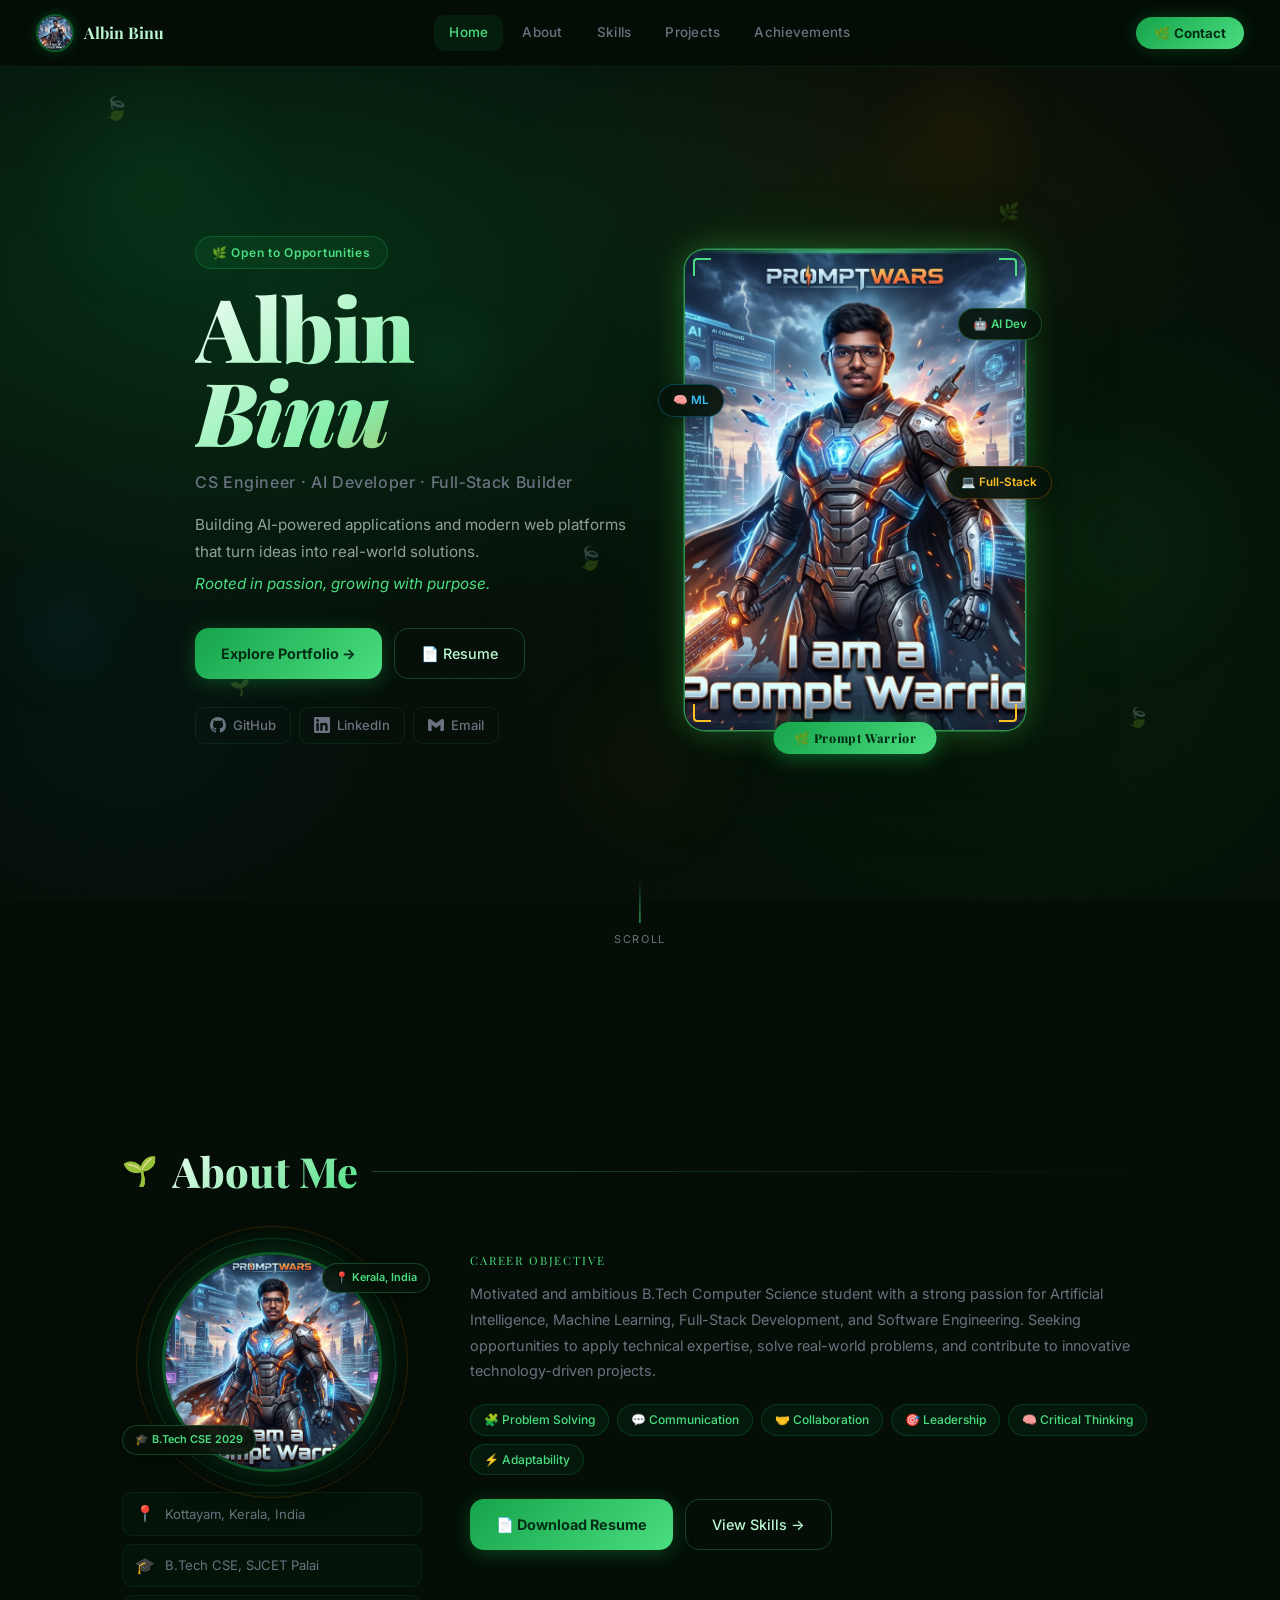
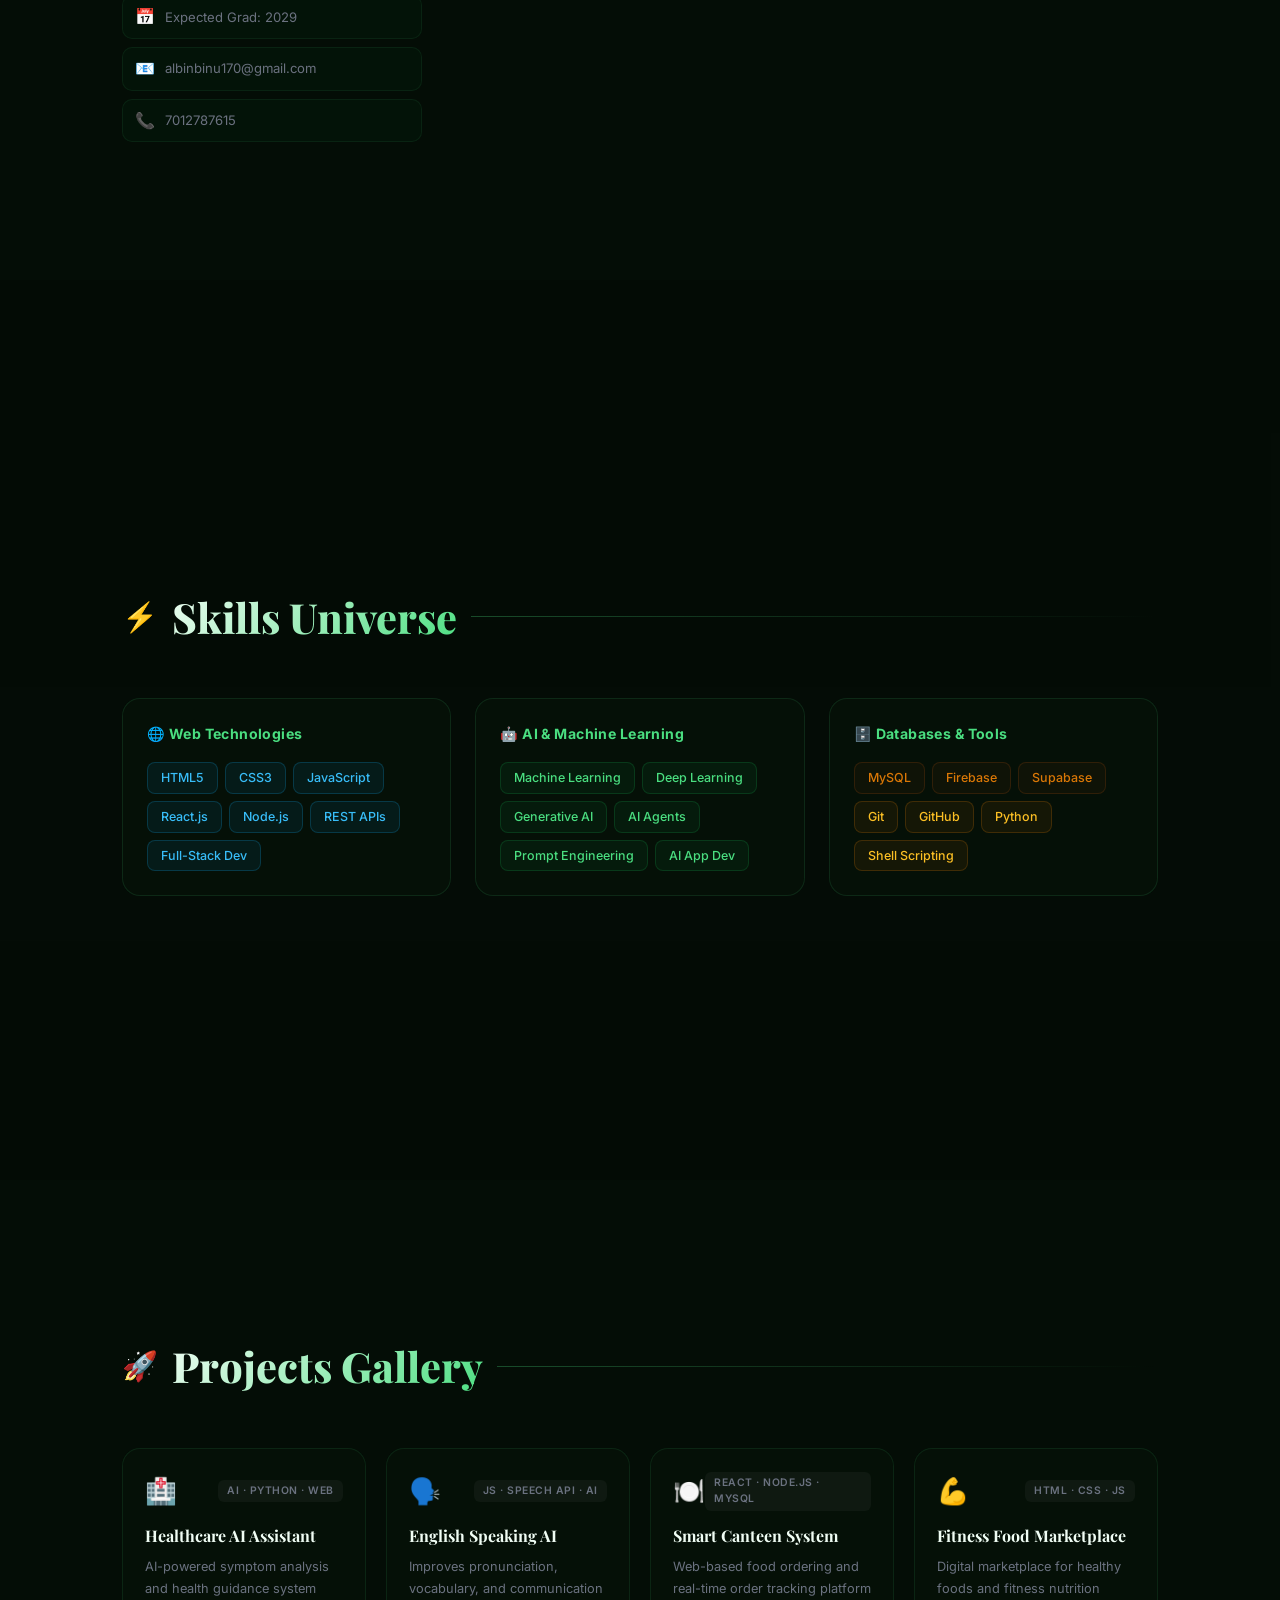
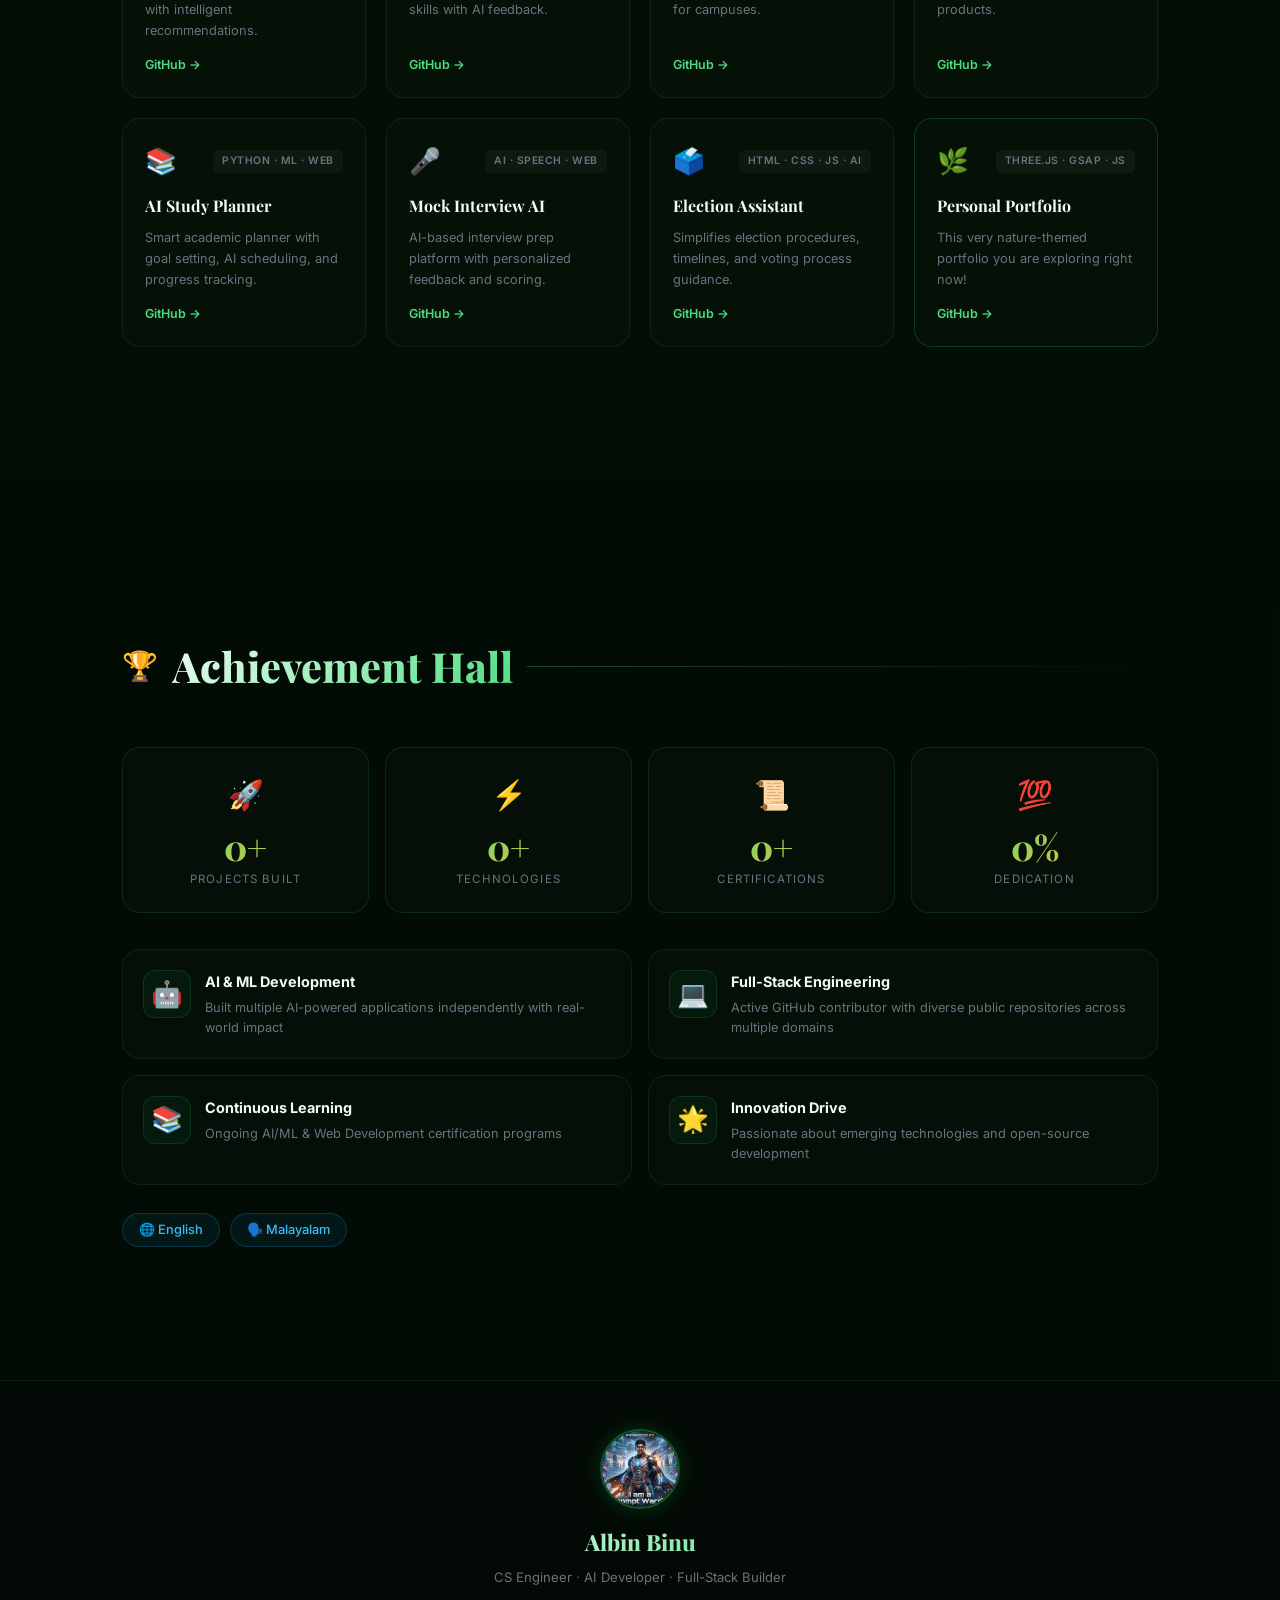
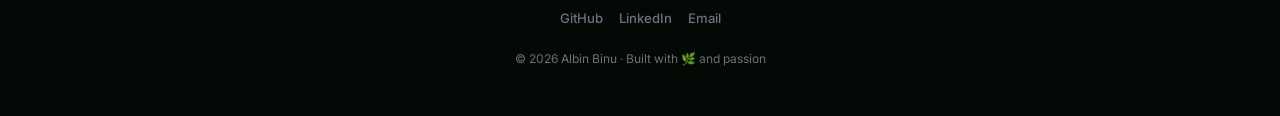
==== commit 58526fdd: "Update index.html" ====
--- a/index.html
+++ b/index.html
@@ -437,6 +437,6 @@
 </div>
 
 <!-- Three.js removed — video replaces 3D canvas -->
-<script src="main.js"></script>
+<script src="script.js"></script>
 </body>
 </html>
